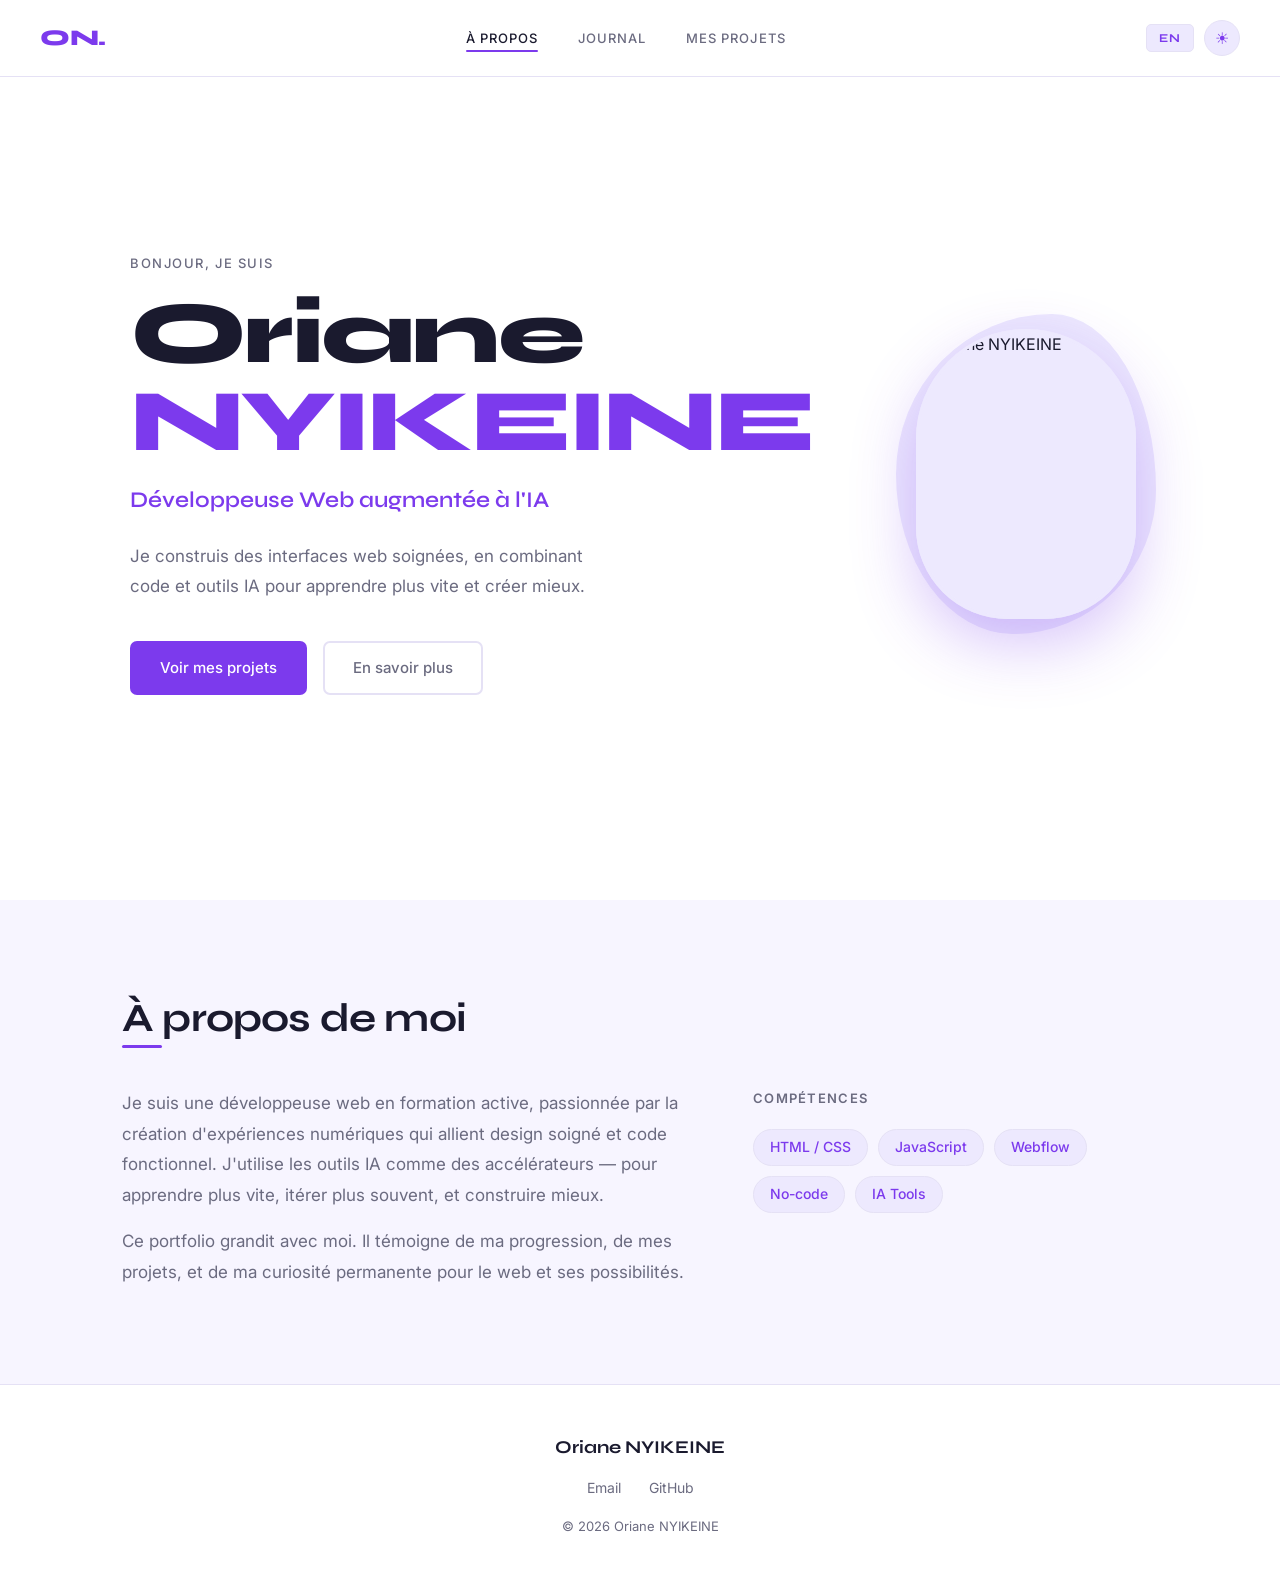
==== index.html @ 3f0f12bd "Initial commit — portfolio Oriane NYIKEINE v1 Portfolio HTML/CSS/JS : page à propos, projets, journa" ====
<!DOCTYPE html>
<html lang="fr" data-theme="light" data-lang="fr">
<head>
  <meta charset="UTF-8">
  <meta name="viewport" content="width=device-width, initial-scale=1.0">
  <title>Oriane NYIKEINE — Développeuse Web</title>
  <link rel="stylesheet" href="style.css">
</head>
<body>

  <!-- ===== NAVIGATION ===== -->
  <nav class="nav">
    <a href="index.html" class="nav-logo">ON.</a>

    <ul class="nav-links">
      <li>
        <a href="index.html" class="nav-link active">
          <span class="lang-fr">À propos</span>
          <span class="lang-en">About</span>
        </a>
      </li>
      <li>
        <a href="journal.html" class="nav-link">
          <span class="lang-fr">Journal</span>
          <span class="lang-en">Journal</span>
        </a>
      </li>
      <li>
        <a href="work.html" class="nav-link">
          <span class="lang-fr">Mes projets</span>
          <span class="lang-en">My Work</span>
        </a>
      </li>
    </ul>

    <div class="nav-controls">
      <button class="btn-lang" id="langToggle" aria-label="Changer la langue">EN</button>
      <button class="btn-theme" id="themeToggle" aria-label="Changer le thème">
        <span class="icon-sun">☀</span>
        <span class="icon-moon">☽</span>
      </button>
    </div>
  </nav>

  <!-- ===== HERO ===== -->
  <section class="hero">
    <div class="hero-content">
      <p class="hero-eyebrow">
        <span class="lang-fr">Bonjour, je suis</span>
        <span class="lang-en">Hello, I'm</span>
      </p>

      <h1 class="hero-name">Oriane <span class="accent">NYIKEINE</span></h1>

      <p class="hero-title">
        <span class="lang-fr">Développeuse Web augmentée à l'IA</span>
        <span class="lang-en">AI-augmented Web Developer</span>
      </p>

      <p class="hero-desc">
        <span class="lang-fr">Je construis des interfaces web soignées, en combinant code et outils IA pour apprendre plus vite et créer mieux.</span>
        <span class="lang-en">I build refined web interfaces, combining code and AI tools to learn faster and build better.</span>
      </p>

      <div class="hero-cta">
        <a href="work.html" class="btn btn-primary">
          <span class="lang-fr">Voir mes projets</span>
          <span class="lang-en">See my work</span>
        </a>
        <a href="#about" class="btn btn-ghost">
          <span class="lang-fr">En savoir plus</span>
          <span class="lang-en">Learn more</span>
        </a>
      </div>
    </div>

    <div class="hero-visual">
      <div class="hero-blob"></div>
      <div class="hero-photo-frame">
        <img src="photo.jpg" alt="Oriane NYIKEINE" class="hero-photo">
      </div>
    </div>
  </section>

  <!-- ===== SECTION À PROPOS ===== -->
  <section class="about" id="about">
    <div class="container">
      <h2 class="section-title">
        <span class="lang-fr">À propos de moi</span>
        <span class="lang-en">About Me</span>
      </h2>

      <div class="about-grid">
        <div class="about-text">
          <p>
            <span class="lang-fr">Je suis une développeuse web en formation active, passionnée par la création d'expériences numériques qui allient design soigné et code fonctionnel. J'utilise les outils IA comme des accélérateurs — pour apprendre plus vite, itérer plus souvent, et construire mieux.</span>
            <span class="lang-en">I'm an actively learning web developer, passionate about building digital experiences that blend thoughtful design with functional code. I use AI tools as accelerators — to learn faster, iterate more, and build better.</span>
          </p>
          <p>
            <span class="lang-fr">Ce portfolio grandit avec moi. Il témoigne de ma progression, de mes projets, et de ma curiosité permanente pour le web et ses possibilités.</span>
            <span class="lang-en">This portfolio grows with me. It reflects my progress, my projects, and my ongoing curiosity for the web and its possibilities.</span>
          </p>
        </div>

        <div class="about-skills">
          <p class="skills-label">
            <span class="lang-fr">Compétences</span>
            <span class="lang-en">Skills</span>
          </p>
          <div class="skills-grid">
            <span class="skill-tag">HTML / CSS</span>
            <span class="skill-tag">JavaScript</span>
            <span class="skill-tag">Webflow</span>
            <span class="skill-tag">No-code</span>
            <span class="skill-tag">IA Tools</span>
          </div>
        </div>
      </div>
    </div>
  </section>

  <!-- ===== FOOTER ===== -->
  <footer class="footer">
    <div class="container">
      <p class="footer-name">Oriane NYIKEINE</p>
      <div class="footer-links">
        <a href="mailto:nyikeineoriane@gmail.com" class="footer-link">Email</a>
        <a href="#" class="footer-link" title="GitHub — bientôt disponible">GitHub</a>
      </div>
      <p class="footer-copy">© 2026 Oriane NYIKEINE</p>
    </div>
  </footer>

  <script src="script.js"></script>
</body>
</html>
---- style.css ----
@import url('https://fonts.googleapis.com/css2?family=Syne:wght@400;600;700;800&family=Inter:wght@300;400;500&display=swap');

/* ===== VARIABLES ===== */
:root {
  --bg:           #ffffff;
  --bg-alt:       #f7f5ff;
  --text:         #1a1a2e;
  --text-muted:   #6b6b80;
  --accent:       #7c3aed;
  --accent-soft:  #ede9fe;
  --border:       #e5e1f5;
  --card-bg:      #ffffff;
  --nav-bg:       rgba(255, 255, 255, 0.85);
  --shadow:       0 4px 32px rgba(124, 58, 237, 0.10);
  --t:            0.3s cubic-bezier(0.4, 0, 0.2, 1);
}

[data-theme="dark"] {
  --bg:           #0d0b17;
  --bg-alt:       #18163a;
  --text:         #ede9fe;
  --text-muted:   #9490b0;
  --accent:       #a78bfa;
  --accent-soft:  #2d2b4e;
  --border:       #2d2b4e;
  --card-bg:      #18163a;
  --nav-bg:       rgba(13, 11, 23, 0.9);
  --shadow:       0 4px 32px rgba(167, 139, 250, 0.10);
}

/* ===== RESET ===== */
*, *::before, *::after { box-sizing: border-box; margin: 0; padding: 0; }

html { scroll-behavior: smooth; }

body {
  font-family: 'Inter', sans-serif;
  background-color: var(--bg);
  color: var(--text);
  line-height: 1.6;
  transition: background-color var(--t), color var(--t);
  min-height: 100vh;
  display: flex;
  flex-direction: column;
}

h1, h2, h3, h4 {
  font-family: 'Syne', sans-serif;
  font-weight: 700;
  line-height: 1.1;
}

a { color: inherit; text-decoration: none; }

/* ===== BILINGUISME ===== */
[data-lang="en"] .lang-fr { display: none; }
[data-lang="fr"] .lang-en { display: none; }

/* ===== UTILITAIRES ===== */
.container {
  max-width: 1100px;
  margin: 0 auto;
  padding: 0 2rem;
}

.accent { color: var(--accent); }

/* ===== NAVIGATION ===== */
.nav {
  position: fixed;
  top: 0; left: 0; right: 0;
  z-index: 100;
  display: flex;
  align-items: center;
  justify-content: space-between;
  padding: 1.25rem 2.5rem;
  background: var(--nav-bg);
  backdrop-filter: blur(14px);
  -webkit-backdrop-filter: blur(14px);
  border-bottom: 1px solid var(--border);
  transition: background var(--t), border-color var(--t);
}

.nav-logo {
  font-family: 'Syne', sans-serif;
  font-weight: 800;
  font-size: 1.4rem;
  color: var(--accent);
  letter-spacing: -0.02em;
  transition: opacity var(--t);
}
.nav-logo:hover { opacity: 0.75; }

.nav-links {
  display: flex;
  gap: 2.5rem;
  list-style: none;
}

.nav-link {
  font-size: 0.8125rem;
  font-weight: 500;
  color: var(--text-muted);
  letter-spacing: 0.08em;
  text-transform: uppercase;
  transition: color var(--t);
  position: relative;
  padding-bottom: 2px;
}

.nav-link::after {
  content: '';
  position: absolute;
  bottom: -4px; left: 0;
  width: 0; height: 2px;
  background: var(--accent);
  transition: width var(--t);
  border-radius: 2px;
}

.nav-link:hover,
.nav-link.active { color: var(--text); }

.nav-link:hover::after,
.nav-link.active::after { width: 100%; }

.nav-controls {
  display: flex;
  align-items: center;
  gap: 0.625rem;
}

.btn-lang {
  font-family: 'Syne', sans-serif;
  font-size: 0.75rem;
  font-weight: 700;
  letter-spacing: 0.1em;
  background: var(--accent-soft);
  color: var(--accent);
  border: 1px solid var(--border);
  border-radius: 5px;
  padding: 0.35rem 0.75rem;
  cursor: pointer;
  transition: all var(--t);
}
.btn-lang:hover { background: var(--accent); color: white; border-color: var(--accent); }

.btn-theme {
  background: var(--accent-soft);
  border: 1px solid var(--border);
  border-radius: 50%;
  width: 36px; height: 36px;
  cursor: pointer;
  display: flex;
  align-items: center;
  justify-content: center;
  font-size: 1rem;
  transition: all var(--t);
  color: var(--accent);
}
.btn-theme:hover { background: var(--accent); color: white; border-color: var(--accent); }

[data-theme="light"] .icon-moon { display: none; }
[data-theme="dark"]  .icon-sun  { display: none; }

/* ===== HERO ===== */
.hero {
  min-height: 100vh;
  display: flex;
  align-items: center;
  gap: 4rem;
  padding: 7rem 2.5rem 4rem;
  max-width: 1100px;
  margin: 0 auto;
  width: 100%;
}

.hero-content { flex: 1; }

.hero-eyebrow {
  font-size: 0.8125rem;
  font-weight: 500;
  color: var(--text-muted);
  letter-spacing: 0.12em;
  text-transform: uppercase;
  margin-bottom: 1rem;
}

.hero-name {
  font-size: clamp(3rem, 7vw, 5.5rem);
  font-weight: 800;
  letter-spacing: -0.03em;
  line-height: 1;
  margin-bottom: 1rem;
}

.hero-title {
  font-family: 'Syne', sans-serif;
  font-size: clamp(1.1rem, 2.5vw, 1.4rem);
  font-weight: 600;
  color: var(--accent);
  margin-bottom: 1.5rem;
}

.hero-desc {
  font-size: 1.0625rem;
  color: var(--text-muted);
  line-height: 1.75;
  max-width: 460px;
  margin-bottom: 2.5rem;
}

.hero-cta {
  display: flex;
  gap: 1rem;
  flex-wrap: wrap;
}

/* Boutons */
.btn {
  display: inline-flex;
  align-items: center;
  padding: 0.8rem 1.75rem;
  border-radius: 7px;
  font-family: 'Inter', sans-serif;
  font-size: 0.9375rem;
  font-weight: 500;
  cursor: pointer;
  transition: all var(--t);
  border: 2px solid transparent;
}

.btn-primary { background: var(--accent); color: white; }
.btn-primary:hover { background: transparent; border-color: var(--accent); color: var(--accent); }

.btn-ghost { background: transparent; border-color: var(--border); color: var(--text-muted); }
.btn-ghost:hover { border-color: var(--accent); color: var(--accent); }

/* Visuel hero */
.hero-visual {
  flex: 0 0 300px;
  position: relative;
  display: flex;
  align-items: center;
  justify-content: center;
  height: 360px;
}

.hero-blob {
  position: absolute;
  width: 260px; height: 320px;
  background: var(--accent-soft);
  border-radius: 60% 40% 55% 45% / 50% 55% 45% 50%;
  animation: blobMorph 9s ease-in-out infinite;
  transition: background var(--t);
}

@keyframes blobMorph {
  0%, 100% { border-radius: 60% 40% 55% 45% / 50% 55% 45% 50%; }
  25%       { border-radius: 45% 55% 40% 60% / 55% 45% 55% 45%; }
  50%       { border-radius: 55% 45% 60% 40% / 45% 55% 45% 55%; }
  75%       { border-radius: 40% 60% 45% 55% / 60% 40% 60% 40%; }
}

.hero-photo-frame {
  position: relative;
  width: 220px;
  height: 290px;
  border-radius: 120px 120px 100px 100px;
  overflow: hidden;
  box-shadow: 0 24px 64px rgba(124, 58, 237, 0.30);
  border: 3px solid var(--accent-soft);
  transition: border-color var(--t), box-shadow var(--t);
}

.hero-photo {
  width: 100%;
  height: 100%;
  object-fit: cover;
  object-position: center top;
  display: block;
  transition: transform 0.5s cubic-bezier(0.4, 0, 0.2, 1);
}

.hero-photo:hover { transform: scale(1.04); }

/* ===== EN-TÊTE DE PAGE (journal, work) ===== */
.page-header {
  padding: 9rem 0 3.5rem;
  border-bottom: 1px solid var(--border);
  transition: border-color var(--t);
}

.page-header .container { display: flex; flex-direction: column; gap: 0.75rem; }

.page-subtitle {
  font-size: 1.0625rem;
  color: var(--text-muted);
  max-width: 500px;
}

/* ===== TITRE DE SECTION ===== */
.section-title {
  font-size: clamp(1.75rem, 3.5vw, 2.5rem);
  letter-spacing: -0.02em;
  position: relative;
  display: inline-block;
}

.section-title::after {
  content: '';
  position: absolute;
  bottom: -8px; left: 0;
  width: 2.5rem; height: 3px;
  background: var(--accent);
  border-radius: 2px;
}

/* ===== SECTION À PROPOS ===== */
.about {
  padding: 6rem 0;
  background: var(--bg-alt);
  transition: background var(--t);
}

.about > .container > .section-title { margin-bottom: 3rem; }

.about-grid {
  display: grid;
  grid-template-columns: 1.4fr 1fr;
  gap: 4rem;
  align-items: start;
}

.about-text p {
  font-size: 1.0625rem;
  line-height: 1.8;
  color: var(--text-muted);
  margin-bottom: 1rem;
}
.about-text p:last-child { margin-bottom: 0; }

.skills-label {
  font-size: 0.8125rem;
  letter-spacing: 0.1em;
  text-transform: uppercase;
  color: var(--text-muted);
  margin-bottom: 1.25rem;
  font-family: 'Inter', sans-serif;
  font-weight: 600;
}

.skills-grid {
  display: flex;
  flex-wrap: wrap;
  gap: 0.625rem;
}

.skill-tag {
  background: var(--accent-soft);
  color: var(--accent);
  border: 1px solid var(--border);
  padding: 0.4rem 1rem;
  border-radius: 100px;
  font-size: 0.875rem;
  font-weight: 500;
  transition: all var(--t);
}
.skill-tag:hover { background: var(--accent); color: white; border-color: var(--accent); }

/* ===== JOURNAL — GRILLE D'ARTICLES ===== */
.journal-main {
  padding: 3.5rem 0 6rem;
  flex: 1;
}

.journal-grid {
  display: grid;
  grid-template-columns: repeat(auto-fill, minmax(300px, 1fr));
  gap: 1.75rem;
}

.article-card {
  background: var(--card-bg);
  border: 1px solid var(--border);
  border-radius: 14px;
  padding: 1.75rem;
  transition: all var(--t);
  cursor: pointer;
  display: flex;
  flex-direction: column;
}
.article-card:hover {
  border-color: var(--accent);
  transform: translateY(-5px);
  box-shadow: var(--shadow);
}

.article-date {
  font-size: 0.8125rem;
  color: var(--text-muted);
  letter-spacing: 0.06em;
  text-transform: uppercase;
  margin-bottom: 0.75rem;
}

.article-title {
  font-size: 1.25rem;
  font-family: 'Syne', sans-serif;
  font-weight: 700;
  margin-bottom: 0.75rem;
  line-height: 1.3;
}

.article-excerpt {
  font-size: 0.9375rem;
  color: var(--text-muted);
  line-height: 1.65;
  flex: 1;
  margin-bottom: 1.25rem;
}

.article-tag {
  display: inline-block;
  font-size: 0.8125rem;
  font-weight: 500;
  color: var(--accent);
  background: var(--accent-soft);
  padding: 0.25rem 0.75rem;
  border-radius: 100px;
  align-self: flex-start;
}

/* ===== MY WORK — GRILLE DE PROJETS ===== */
.work-main {
  padding: 3.5rem 0 6rem;
  flex: 1;
}

.work-grid {
  display: grid;
  grid-template-columns: repeat(auto-fill, minmax(300px, 1fr));
  gap: 1.75rem;
}

.project-card {
  background: var(--card-bg);
  border: 1px solid var(--border);
  border-radius: 14px;
  overflow: hidden;
  transition: all var(--t);
  display: flex;
  flex-direction: column;
}
.project-card:hover {
  border-color: var(--accent);
  transform: translateY(-5px);
  box-shadow: var(--shadow);
}

.project-thumb {
  height: 190px;
  background: var(--bg-alt);
  display: flex;
  align-items: center;
  justify-content: center;
  position: relative;
  overflow: hidden;
  transition: background var(--t);
}

.project-thumb-inner {
  display: flex;
  flex-direction: column;
  align-items: center;
  gap: 0.5rem;
}

.project-thumb-label {
  font-family: 'Syne', sans-serif;
  font-weight: 700;
  font-size: 0.875rem;
  color: var(--text-muted);
  letter-spacing: 0.08em;
  text-transform: uppercase;
}

.project-thumb-num {
  font-family: 'Syne', sans-serif;
  font-size: 3rem;
  font-weight: 800;
  color: var(--border);
  line-height: 1;
  transition: color var(--t);
}

.project-card:hover .project-thumb-num { color: var(--accent-soft); }

.project-body {
  padding: 1.5rem;
  flex: 1;
  display: flex;
  flex-direction: column;
}

.project-title {
  font-size: 1.25rem;
  font-family: 'Syne', sans-serif;
  font-weight: 700;
  margin-bottom: 0.5rem;
}

.project-desc {
  font-size: 0.9375rem;
  color: var(--text-muted);
  line-height: 1.65;
  flex: 1;
  margin-bottom: 1.25rem;
}

.project-tags {
  display: flex;
  flex-wrap: wrap;
  gap: 0.5rem;
  margin-bottom: 1.25rem;
}

.project-tag {
  font-size: 0.8125rem;
  font-weight: 500;
  color: var(--accent);
  background: var(--accent-soft);
  padding: 0.2rem 0.65rem;
  border-radius: 5px;
}

.project-links {
  display: flex;
  gap: 0.75rem;
  margin-top: auto;
}

.project-link {
  font-size: 0.875rem;
  font-weight: 500;
  color: var(--text-muted);
  border: 1px solid var(--border);
  padding: 0.375rem 0.875rem;
  border-radius: 5px;
  transition: all var(--t);
}
.project-link:hover { color: var(--accent); border-color: var(--accent); }
.project-link.disabled { opacity: 0.4; pointer-events: none; cursor: not-allowed; }

/* ===== FOOTER ===== */
.footer {
  padding: 3rem 0;
  border-top: 1px solid var(--border);
  transition: border-color var(--t);
}

.footer .container {
  display: flex;
  flex-direction: column;
  align-items: center;
  gap: 1rem;
  text-align: center;
}

.footer-name {
  font-family: 'Syne', sans-serif;
  font-weight: 700;
  font-size: 1.125rem;
}

.footer-links { display: flex; gap: 1.75rem; }

.footer-link {
  font-size: 0.875rem;
  color: var(--text-muted);
  transition: color var(--t);
  position: relative;
}
.footer-link::after {
  content: '';
  position: absolute;
  bottom: -2px; left: 0;
  width: 0; height: 1px;
  background: var(--accent);
  transition: width var(--t);
}
.footer-link:hover { color: var(--accent); }
.footer-link:hover::after { width: 100%; }

.footer-copy {
  font-size: 0.8125rem;
  color: var(--text-muted);
}

/* ===== RESPONSIVE ===== */
@media (max-width: 768px) {
  .nav { padding: 1rem 1.5rem; }
  .nav-links { display: none; }

  .hero {
    flex-direction: column-reverse;
    padding: 6rem 1.5rem 3rem;
    text-align: center;
    gap: 2rem;
    min-height: auto;
    padding-top: 7rem;
  }

  .hero-desc { margin: 0 auto 2.5rem; }
  .hero-cta { justify-content: center; }

  .hero-visual       { flex: 0 0 180px; height: 240px; }
  .hero-blob         { width: 180px; height: 220px; }
  .hero-photo-frame  { width: 160px; height: 210px; }

  .about-grid { grid-template-columns: 1fr; gap: 2.5rem; }
  .container  { padding: 0 1.25rem; }
}

@media (max-width: 480px) {
  .hero-name { font-size: 2.75rem; }
}
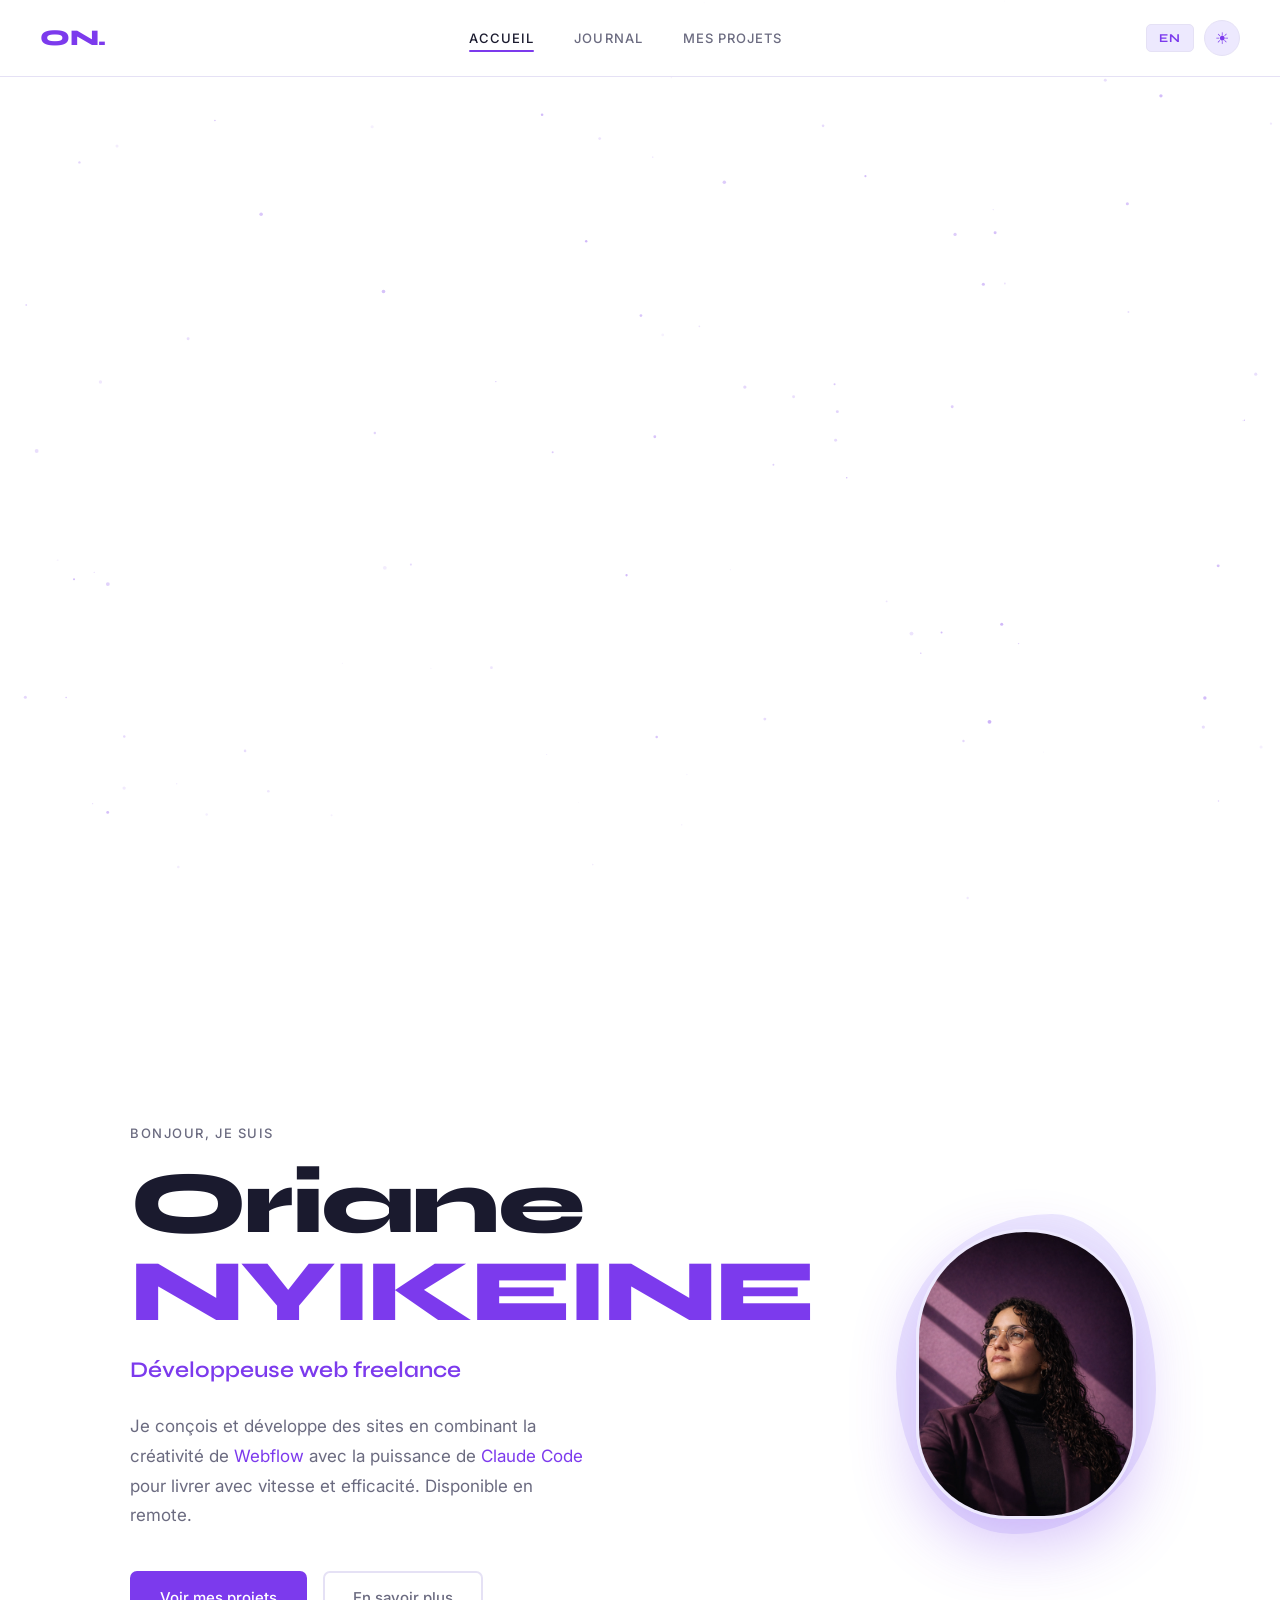
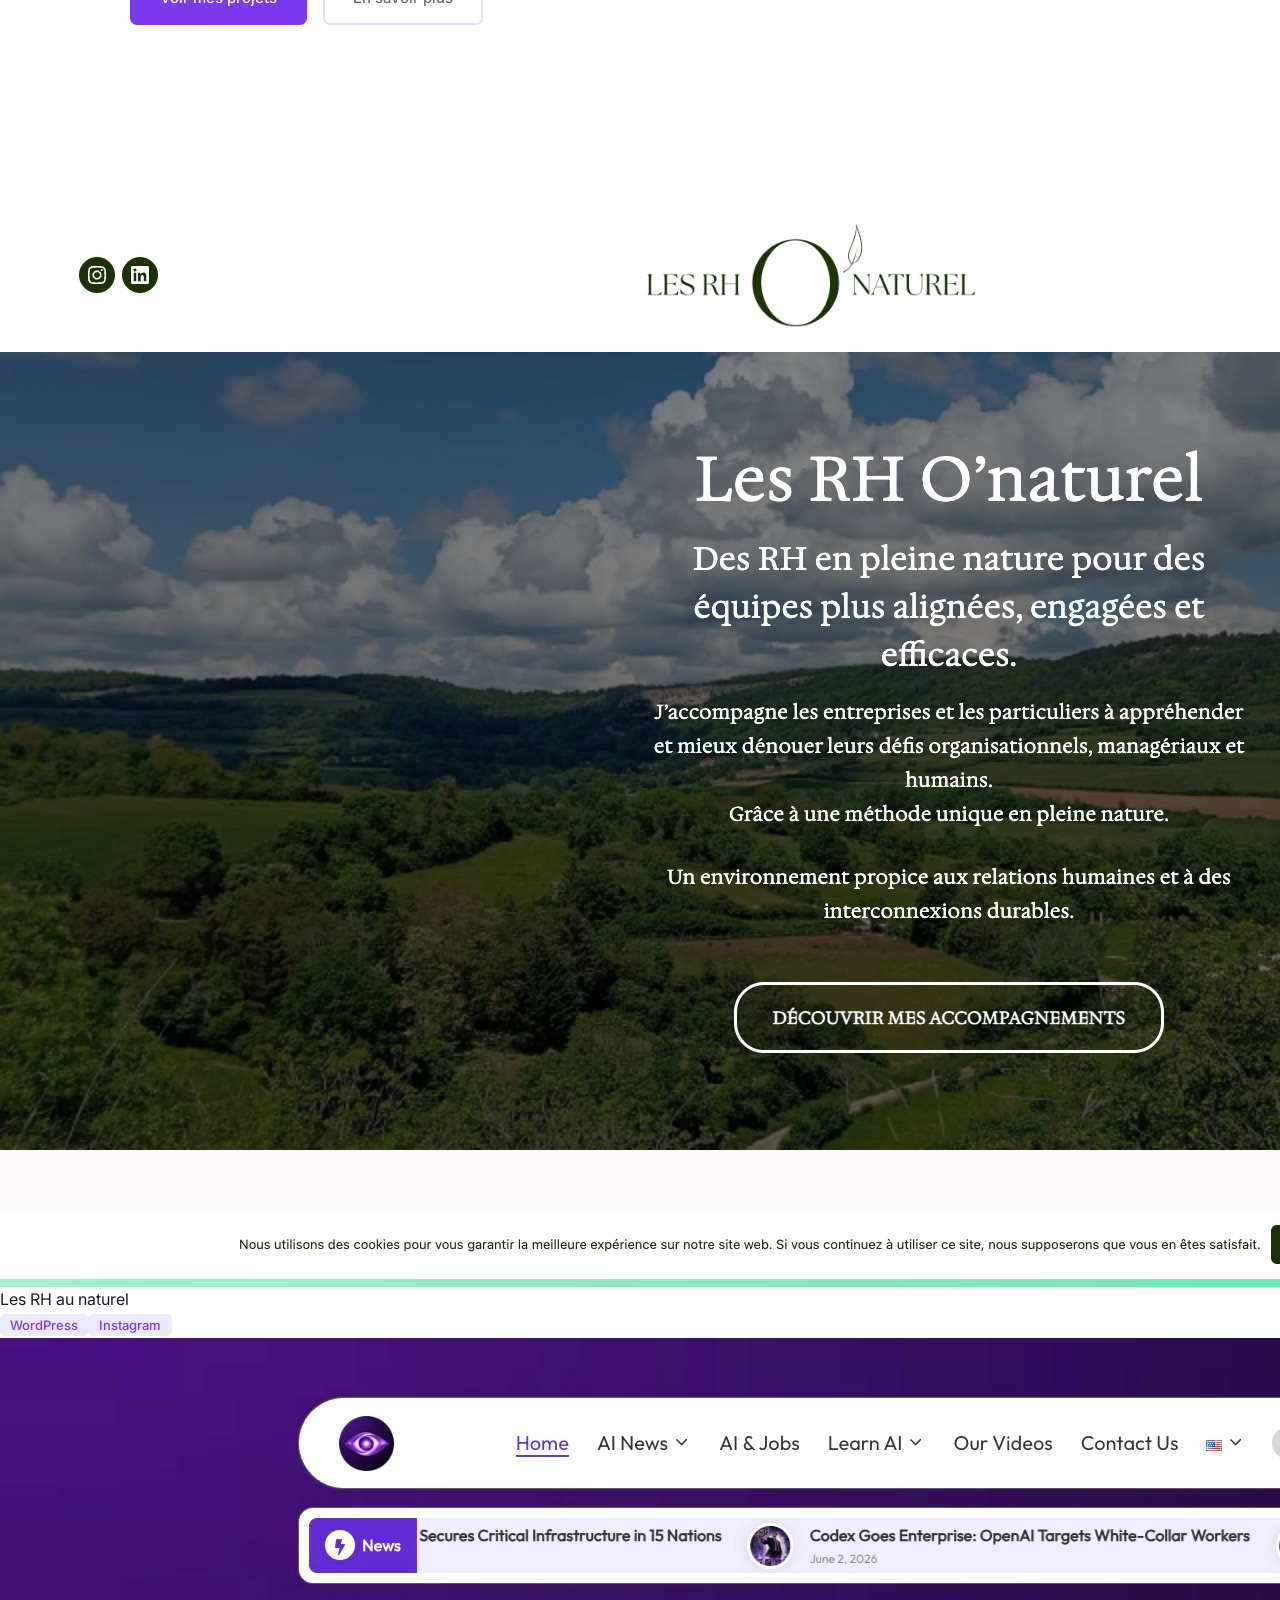
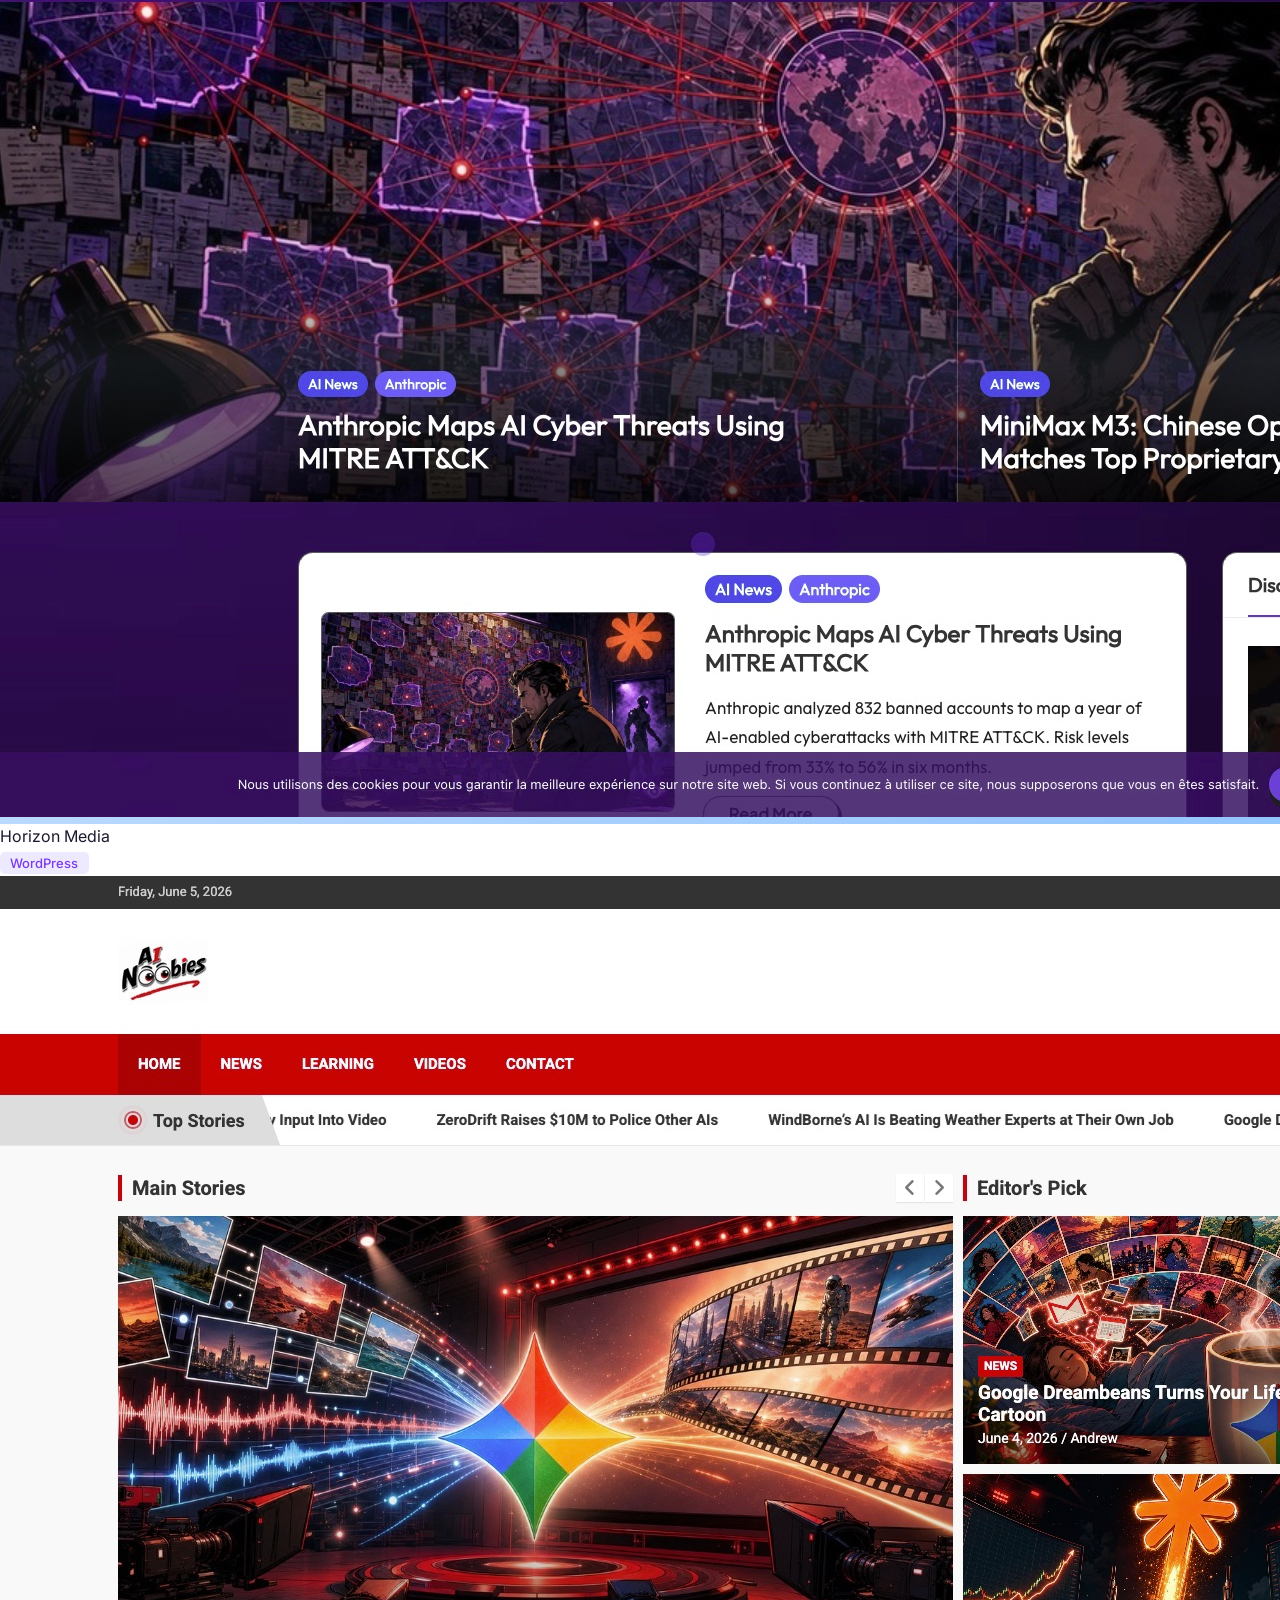
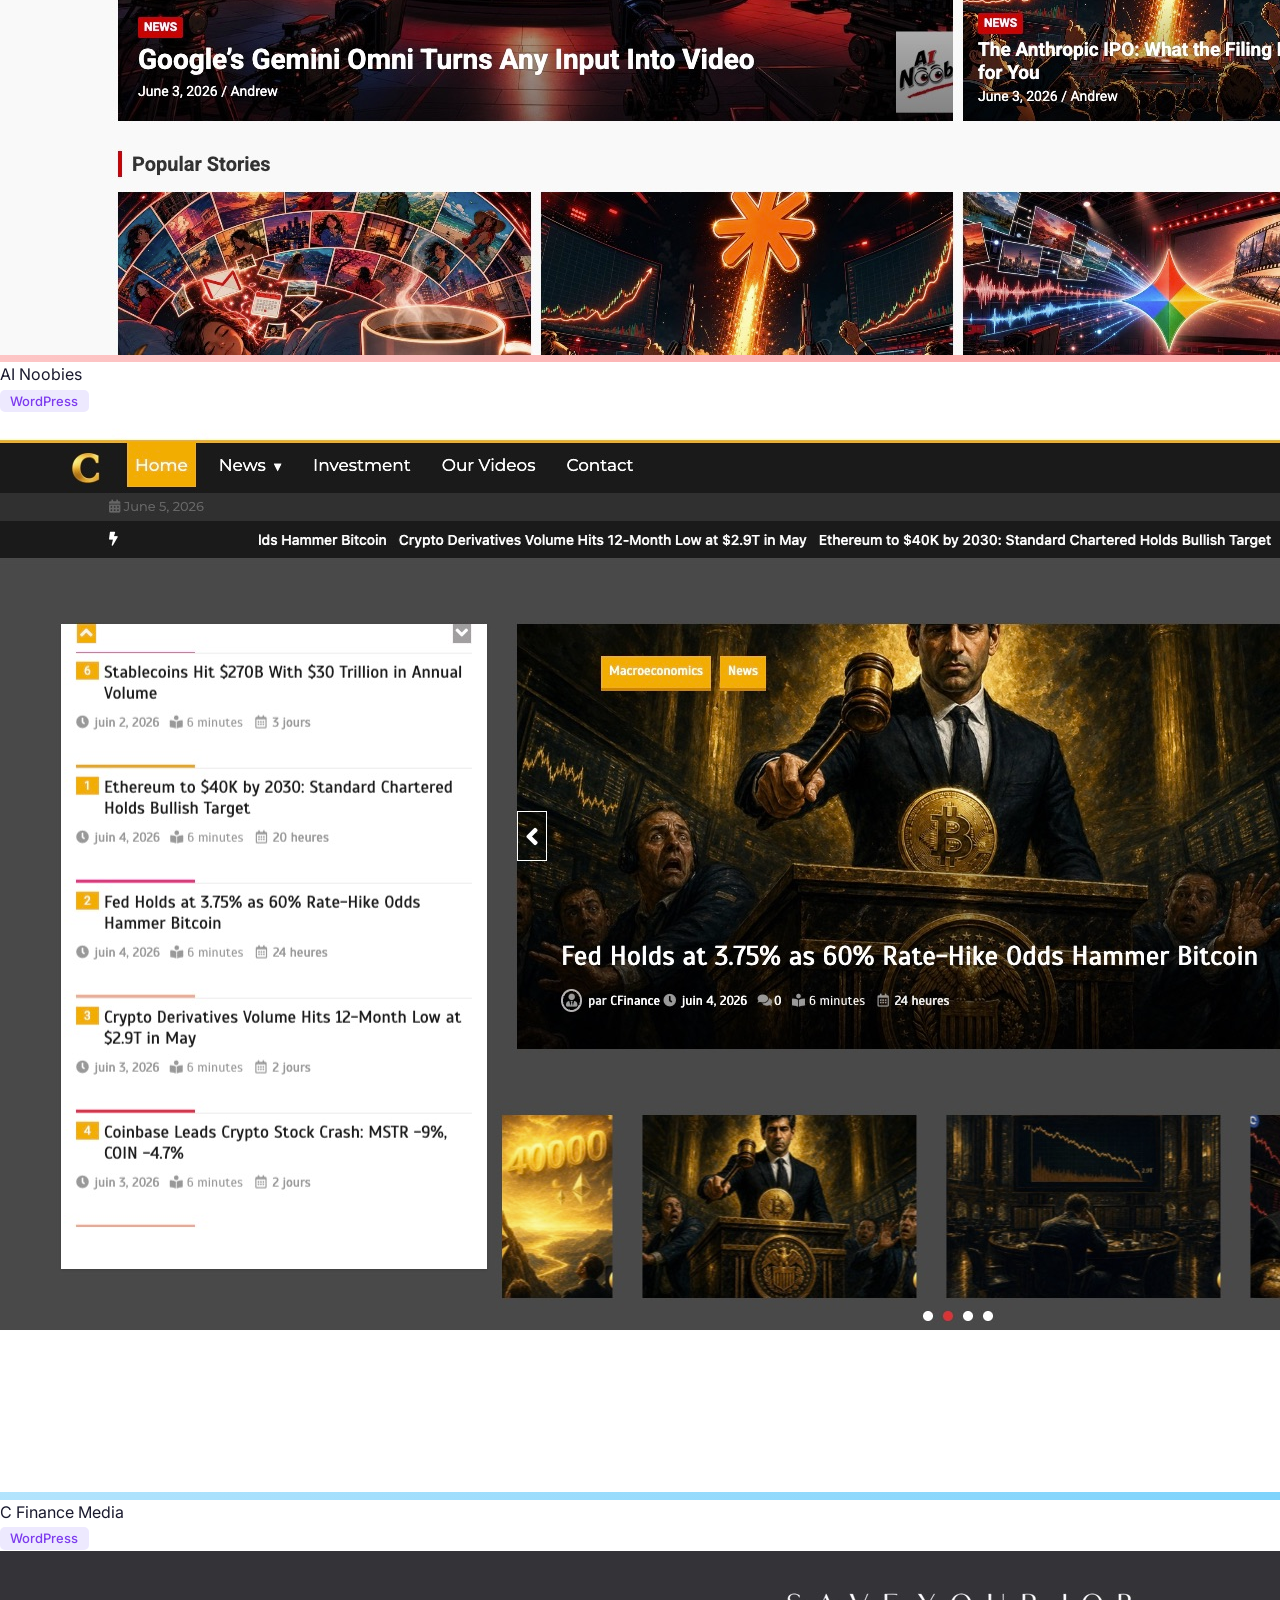
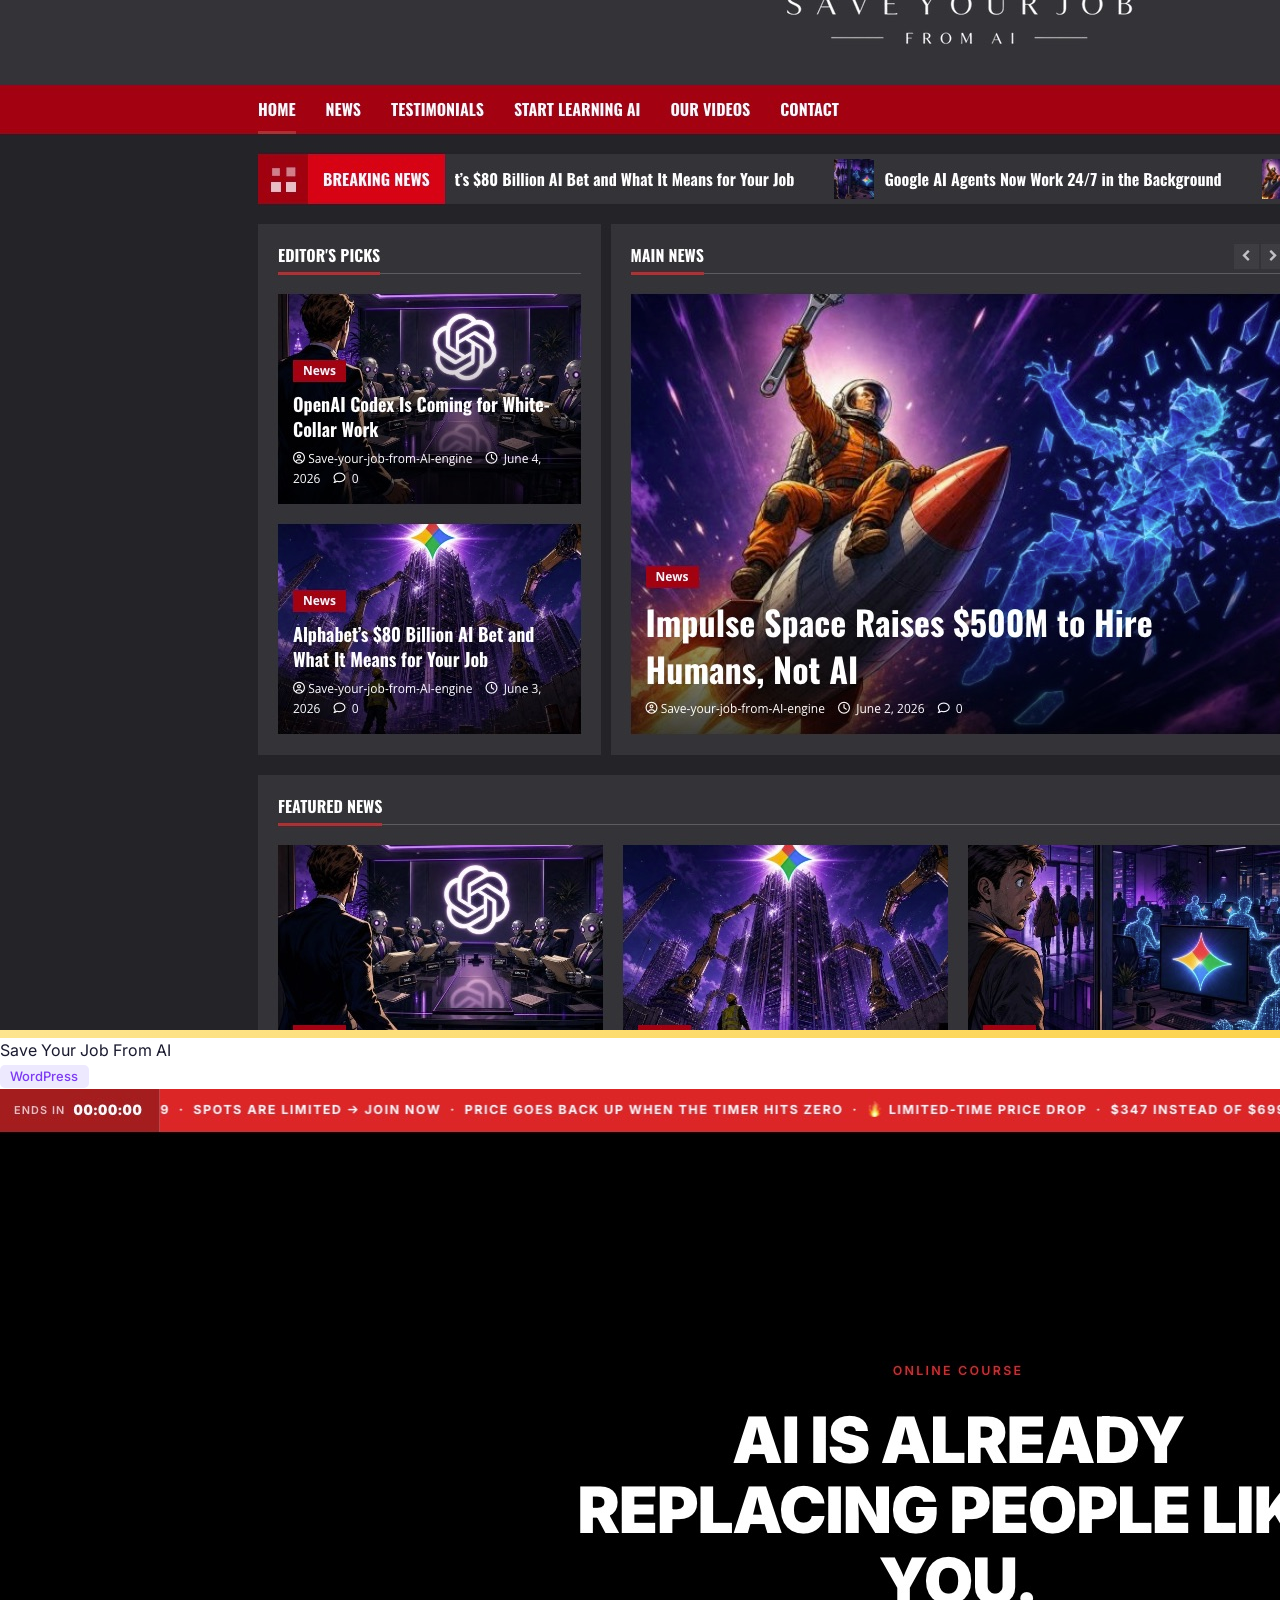
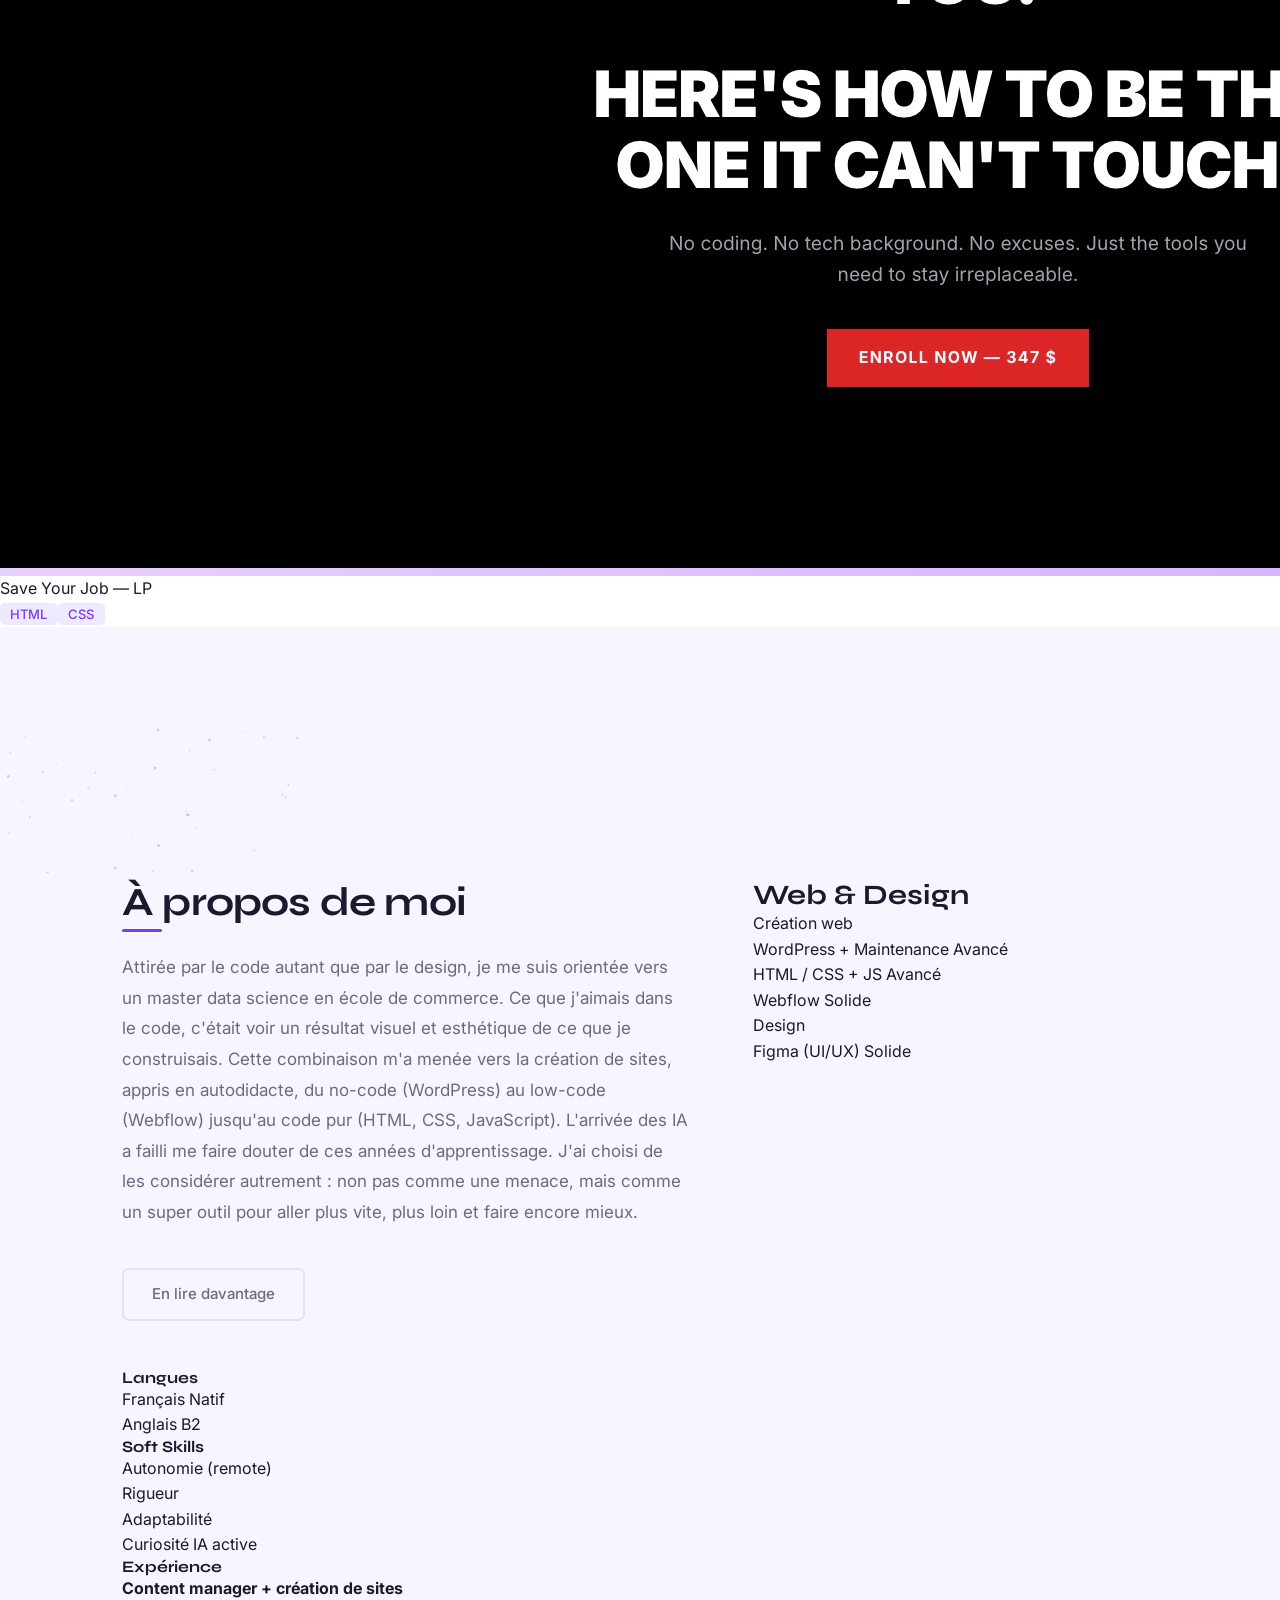
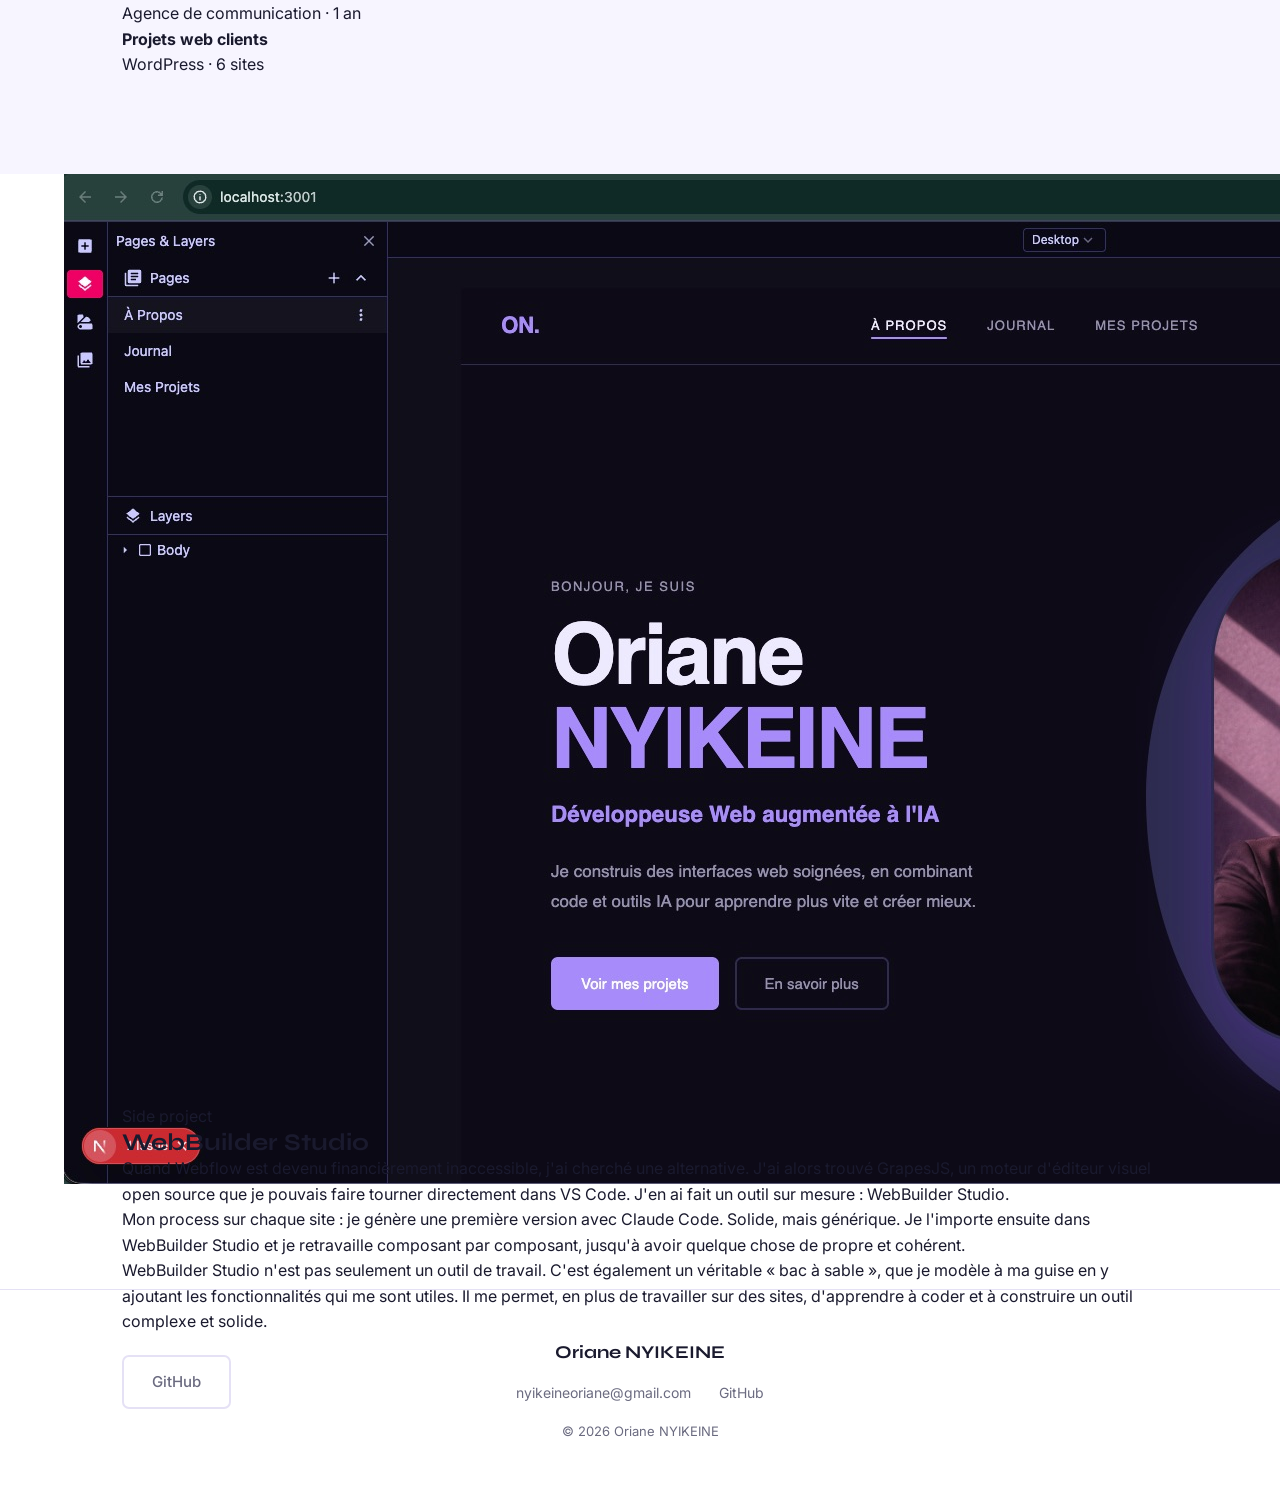
==== commit c80cf08a: "Mise à jour portfolio — pages, images, fichiers webbuilder - Ajout .gitignore (exclut les pages priv" ====
--- a/index.html
+++ b/index.html
@@ -7,6 +7,7 @@
   <link rel="stylesheet" href="style.css">
 </head>
 <body>
+<canvas id="bg-canvas"></canvas>
 
   <!-- ===== NAVIGATION ===== -->
   <nav class="nav">
@@ -15,8 +16,8 @@
     <ul class="nav-links">
       <li>
         <a href="index.html" class="nav-link active">
-          <span class="lang-fr">À propos</span>
-          <span class="lang-en">About</span>
+          <span class="lang-fr">Accueil</span>
+          <span class="lang-en">Home</span>
         </a>
       </li>
       <li>
@@ -53,13 +54,13 @@
       <h1 class="hero-name">Oriane <span class="accent">NYIKEINE</span></h1>
 
       <p class="hero-title">
-        <span class="lang-fr">Développeuse Web augmentée à l'IA</span>
-        <span class="lang-en">AI-augmented Web Developer</span>
+        <span class="lang-fr">Développeuse web freelance</span>
+        <span class="lang-en">Freelance web developer</span>
       </p>
 
       <p class="hero-desc">
-        <span class="lang-fr">Je construis des interfaces web soignées, en combinant code et outils IA pour apprendre plus vite et créer mieux.</span>
-        <span class="lang-en">I build refined web interfaces, combining code and AI tools to learn faster and build better.</span>
+        <span class="lang-fr">Je conçois et développe des sites en combinant la créativité de <span class="accent">Webflow</span> avec la puissance de <span class="accent">Claude Code</span> pour livrer avec vitesse et efficacité. Disponible en remote.</span>
+        <span class="lang-en">I design and build websites by combining the creativity of <span class="accent">Webflow</span> with the power of <span class="accent">Claude Code</span> to deliver with speed and efficiency. Available remote.</span>
       </p>
 
       <div class="hero-cta">
@@ -77,44 +78,221 @@
     <div class="hero-visual">
       <div class="hero-blob"></div>
       <div class="hero-photo-frame">
-        <img src="photo.jpg" alt="Oriane NYIKEINE" class="hero-photo">
+        <img src="photo.jpeg" alt="Oriane NYIKEINE" class="hero-photo">
+      </div>
+    </div>
+  </section>
+
+  <!-- ===== SCROLL PROJETS ===== -->
+  <section class="hscroll-section">
+    <div class="hscroll-track-wrap" id="hscrollWrap">
+      <div class="hscroll-track" id="hscrollTrack">
+
+        <a href="work.html#les-rh-au-naturel" class="hscroll-card">
+          <div class="hscroll-img" style="background:linear-gradient(135deg,#d1fae5,#6ee7b7)">
+            <img src="thumb-rh.jpeg" alt="Les RH au naturel" onerror="this.style.display='none'">
+          </div>
+          <div class="hscroll-label">
+            <p>Les RH au naturel</p>
+            <div class="hscroll-tags"><span class="project-tag">WordPress</span><span class="project-tag">Instagram</span></div>
+          </div>
+        </a>
+
+        <a href="work.html#horizon-media" class="hscroll-card">
+          <div class="hscroll-img" style="background:linear-gradient(135deg,#dbeafe,#93c5fd)">
+            <img src="thumb-horizon.jpeg" alt="Horizon Media" onerror="this.style.display='none'">
+          </div>
+          <div class="hscroll-label">
+            <p>Horizon Media</p>
+            <div class="hscroll-tags"><span class="project-tag">WordPress</span></div>
+          </div>
+        </a>
+
+        <a href="work.html#ai-noobies" class="hscroll-card">
+          <div class="hscroll-img" style="background:linear-gradient(135deg,#fee2e2,#fca5a5)">
+            <img src="thumb-noobies.jpeg" alt="AI Noobies" onerror="this.style.display='none'">
+          </div>
+          <div class="hscroll-label">
+            <p>AI Noobies</p>
+            <div class="hscroll-tags"><span class="project-tag">WordPress</span></div>
+          </div>
+        </a>
+
+        <a href="work.html#cfinance" class="hscroll-card">
+          <div class="hscroll-img" style="background:linear-gradient(135deg,#e0f2fe,#7dd3fc)">
+            <img src="thumb-cfinance.jpeg" alt="C Finance Media" onerror="this.style.display='none'">
+          </div>
+          <div class="hscroll-label">
+            <p>C Finance Media</p>
+            <div class="hscroll-tags"><span class="project-tag">WordPress</span></div>
+          </div>
+        </a>
+
+        <a href="work.html#save-your-job" class="hscroll-card">
+          <div class="hscroll-img" style="background:linear-gradient(135deg,#fef3c7,#fcd34d)">
+            <img src="thumb-syjai.jpeg" alt="Save Your Job From AI" onerror="this.style.display='none'">
+          </div>
+          <div class="hscroll-label">
+            <p>Save Your Job From AI</p>
+            <div class="hscroll-tags"><span class="project-tag">WordPress</span></div>
+          </div>
+        </a>
+
+        <a href="work.html#landing-page" class="hscroll-card">
+          <div class="hscroll-img" style="background:linear-gradient(135deg,#f3e8ff,#d8b4fe)">
+            <img src="thumb-landing.jpeg" alt="Save Your Job Landing Page" onerror="this.style.display='none'">
+          </div>
+          <div class="hscroll-label">
+            <p>Save Your Job — LP</p>
+            <div class="hscroll-tags"><span class="project-tag">HTML</span><span class="project-tag">CSS</span></div>
+          </div>
+        </a>
+
       </div>
     </div>
   </section>
 
   <!-- ===== SECTION À PROPOS ===== -->
   <section class="about" id="about">
+    <canvas class="about-canvas" id="aboutCanvas"></canvas>
     <div class="container">
-      <h2 class="section-title">
-        <span class="lang-fr">À propos de moi</span>
-        <span class="lang-en">About Me</span>
-      </h2>
-
+
+      <!-- Ligne 1 : Texte gauche | Skills droite -->
       <div class="about-grid">
+
+        <!-- ── Texte gauche ── -->
         <div class="about-text">
+          <h2 class="section-title" style="margin-bottom:1.75rem">
+            <span class="lang-fr">À propos de moi</span>
+            <span class="lang-en">About Me</span>
+          </h2>
           <p>
-            <span class="lang-fr">Je suis une développeuse web en formation active, passionnée par la création d'expériences numériques qui allient design soigné et code fonctionnel. J'utilise les outils IA comme des accélérateurs — pour apprendre plus vite, itérer plus souvent, et construire mieux.</span>
-            <span class="lang-en">I'm an actively learning web developer, passionate about building digital experiences that blend thoughtful design with functional code. I use AI tools as accelerators — to learn faster, iterate more, and build better.</span>
+            <span class="lang-fr">Attirée par le code autant que par le design, je me suis orientée vers un master data science en école de commerce. Ce que j'aimais dans le code, c'était voir un résultat visuel et esthétique de ce que je construisais. Cette combinaison m'a menée vers la création de sites, appris en autodidacte, du no-code (WordPress) au low-code (Webflow) jusqu'au code pur (HTML, CSS, JavaScript). L'arrivée des IA a failli me faire douter de ces années d'apprentissage. J'ai choisi de les considérer autrement : non pas comme une menace, mais comme un super outil pour aller plus vite, plus loin et faire encore mieux.</span>
+            <span class="lang-en">Drawn to both code and design, I chose a data science master's at business school. What I loved about coding was seeing the visual and aesthetic result of what I was building. That combination led me to web creation, self-taught, from no-code (WordPress) to low-code (Webflow) through to pure code (HTML, CSS, JavaScript). The arrival of AI nearly made me question those years of learning. I chose to see it differently: not as a threat, but as a powerful tool to go faster, further and do even better.</span>
           </p>
-          <p>
-            <span class="lang-fr">Ce portfolio grandit avec moi. Il témoigne de ma progression, de mes projets, et de ma curiosité permanente pour le web et ses possibilités.</span>
-            <span class="lang-en">This portfolio grows with me. It reflects my progress, my projects, and my ongoing curiosity for the web and its possibilities.</span>
-          </p>
-        </div>
-
-        <div class="about-skills">
-          <p class="skills-label">
-            <span class="lang-fr">Compétences</span>
-            <span class="lang-en">Skills</span>
-          </p>
-          <div class="skills-grid">
-            <span class="skill-tag">HTML / CSS</span>
-            <span class="skill-tag">JavaScript</span>
-            <span class="skill-tag">Webflow</span>
-            <span class="skill-tag">No-code</span>
-            <span class="skill-tag">IA Tools</span>
-          </div>
-        </div>
+          <a href="journal.html" class="btn btn-ghost" style="margin-top:1.5rem;display:inline-flex">
+            <span class="lang-fr">En lire davantage</span>
+            <span class="lang-en">Read more</span>
+          </a>
+        </div>
+
+        <!-- ── Skills droite ── -->
+        <div class="about-skills-viz">
+          <div class="skills-piste-header">
+            <h3 class="skills-piste-title" style="font-size:1.75rem">Web &amp; Design</h3>
+          </div>
+
+          <div class="skills-group-label">
+            <span class="lang-fr">Création web</span>
+            <span class="lang-en">Web creation</span>
+          </div>
+
+          <div class="skill-viz-item">
+            <div class="skill-viz-meta">
+              <span class="skill-viz-name">WordPress + Maintenance</span>
+              <span class="skill-viz-level"><span class="lang-fr">Avancé</span><span class="lang-en">Advanced</span></span>
+            </div>
+            <div class="skill-viz-track"><div class="skill-viz-fill" data-width="88"></div></div>
+          </div>
+
+          <div class="skill-viz-item">
+            <div class="skill-viz-meta">
+              <span class="skill-viz-name">HTML / CSS + JS</span>
+              <span class="skill-viz-level"><span class="lang-fr">Avancé</span><span class="lang-en">Advanced</span></span>
+            </div>
+            <div class="skill-viz-track"><div class="skill-viz-fill" data-width="84"></div></div>
+          </div>
+
+          <div class="skill-viz-item">
+            <div class="skill-viz-meta">
+              <span class="skill-viz-name">Webflow</span>
+              <span class="skill-viz-level"><span class="lang-fr">Solide</span><span class="lang-en">Solid</span></span>
+            </div>
+            <div class="skill-viz-track"><div class="skill-viz-fill" data-width="72"></div></div>
+          </div>
+
+          <div class="skills-group-label">Design</div>
+
+          <div class="skill-viz-item">
+            <div class="skill-viz-meta">
+              <span class="skill-viz-name">Figma (UI/UX)</span>
+              <span class="skill-viz-level"><span class="lang-fr">Solide</span><span class="lang-en">Solid</span></span>
+            </div>
+            <div class="skill-viz-track"><div class="skill-viz-fill" data-width="75"></div></div>
+          </div>
+        </div>
+
+      </div>
+
+      <!-- Ligne 2 : 3 cartes pleine largeur -->
+      <div class="skills-bottom-strip" style="margin-top:3rem">
+        <div class="skills-strip-card">
+          <h4><span class="lang-fr">Langues</span><span class="lang-en">Languages</span></h4>
+          <div class="strip-lang-item">
+            <span><span class="lang-fr">Français</span><span class="lang-en">French</span></span>
+            <span class="strip-lang-badge"><span class="lang-fr">Natif</span><span class="lang-en">Native</span></span>
+          </div>
+          <div class="strip-lang-item">
+            <span><span class="lang-fr">Anglais</span><span class="lang-en">English</span></span>
+            <span class="strip-lang-badge">B2</span>
+          </div>
+        </div>
+
+        <div class="skills-strip-card">
+          <h4>Soft Skills</h4>
+          <div class="strip-soft-item"><span class="lang-fr">Autonomie (remote)</span><span class="lang-en">Self-driven (remote)</span></div>
+          <div class="strip-soft-item"><span class="lang-fr">Rigueur</span><span class="lang-en">Attention to detail</span></div>
+          <div class="strip-soft-item"><span class="lang-fr">Adaptabilité</span><span class="lang-en">Adaptability</span></div>
+          <div class="strip-soft-item"><span class="lang-fr">Curiosité IA active</span><span class="lang-en">Active AI curiosity</span></div>
+        </div>
+
+        <div class="skills-strip-card">
+          <h4><span class="lang-fr">Expérience</span><span class="lang-en">Experience</span></h4>
+          <div class="strip-xp-item">
+            <strong><span class="lang-fr">Content manager + création de sites</span><span class="lang-en">Content manager + web creation</span></strong>
+            <div class="strip-xp-sub"><span class="lang-fr">Agence de communication · 1 an</span><span class="lang-en">Communication agency · 1 year</span></div>
+          </div>
+          <div class="strip-xp-item">
+            <strong><span class="lang-fr">Projets web clients</span><span class="lang-en">Client web projects</span></strong>
+            <div class="strip-xp-sub">WordPress · 6 sites</div>
+          </div>
+        </div>
+      </div>
+
+
+    </div>
+  </section>
+
+
+  <!-- ===== WEBBUILDER STUDIO ===== -->
+  <section class="wbs-section" id="wbsSection">
+    <div class="wbs-pin">
+      <div class="container" style="width:100%;max-width:none;padding:0">
+
+        <div class="wbs-visual" id="wbsVisual">
+          <img src="webbuilder-screenshot.jpeg" alt="WebBuilder Studio" class="wbs-screenshot" id="wbsImg">
+        </div>
+
+        <div class="wbs-text" id="wbsText">
+          <div class="container">
+            <span class="wbs-label">Side project</span>
+            <h2 class="wbs-title">WebBuilder Studio</h2>
+            <p>
+              <span class="lang-fr">Quand Webflow est devenu financièrement inaccessible, j'ai cherché une alternative. J'ai alors trouvé GrapesJS, un moteur d'éditeur visuel open source que je pouvais faire tourner directement dans VS Code. J'en ai fait un outil sur mesure : WebBuilder Studio.</span>
+              <span class="lang-en">When Webflow became financially out of reach, I looked for an alternative. I found GrapesJS, an open source visual editor engine I could run directly in VS Code. I turned it into a bespoke tool: WebBuilder Studio.</span>
+            </p>
+            <p>
+              <span class="lang-fr">Mon process sur chaque site : je génère une première version avec Claude Code. Solide, mais générique. Je l'importe ensuite dans WebBuilder Studio et je retravaille composant par composant, jusqu'à avoir quelque chose de propre et cohérent.</span>
+              <span class="lang-en">My process on every site: I generate a first version with Claude Code. Solid, but generic. I then import it into WebBuilder Studio and rework it component by component, until I have something clean and coherent.</span>
+            </p>
+            <p>
+              <span class="lang-fr">WebBuilder Studio n'est pas seulement un outil de travail. C'est également un véritable « bac à sable », que je modèle à ma guise en y ajoutant les fonctionnalités qui me sont utiles. Il me permet, en plus de travailler sur des sites, d'apprendre à coder et à construire un outil complexe et solide.</span>
+              <span class="lang-en">WebBuilder Studio is not only a work tool. It is also a genuine sandbox, which I shape as I please by adding features that are useful to me. Beyond building sites, it allows me to learn to code and to build something complex and solid.</span>
+            </p>
+            <a href="https://github.com/oriane-nyikeine/webbuilder-studio" target="_blank" rel="noopener" class="btn btn-ghost" style="margin-top:1.25rem;display:inline-flex">GitHub</a>
+          </div>
+        </div>
+
       </div>
     </div>
   </section>
@@ -124,8 +302,8 @@
     <div class="container">
       <p class="footer-name">Oriane NYIKEINE</p>
       <div class="footer-links">
-        <a href="mailto:nyikeineoriane@gmail.com" class="footer-link">Email</a>
-        <a href="#" class="footer-link" title="GitHub — bientôt disponible">GitHub</a>
+        <a href="mailto:nyikeineoriane@gmail.com" class="footer-link">nyikeineoriane@gmail.com</a>
+        <a href="https://github.com/oriane-nyikeine" target="_blank" rel="noopener" class="footer-link">GitHub</a>
       </div>
       <p class="footer-copy">© 2026 Oriane NYIKEINE</p>
     </div>
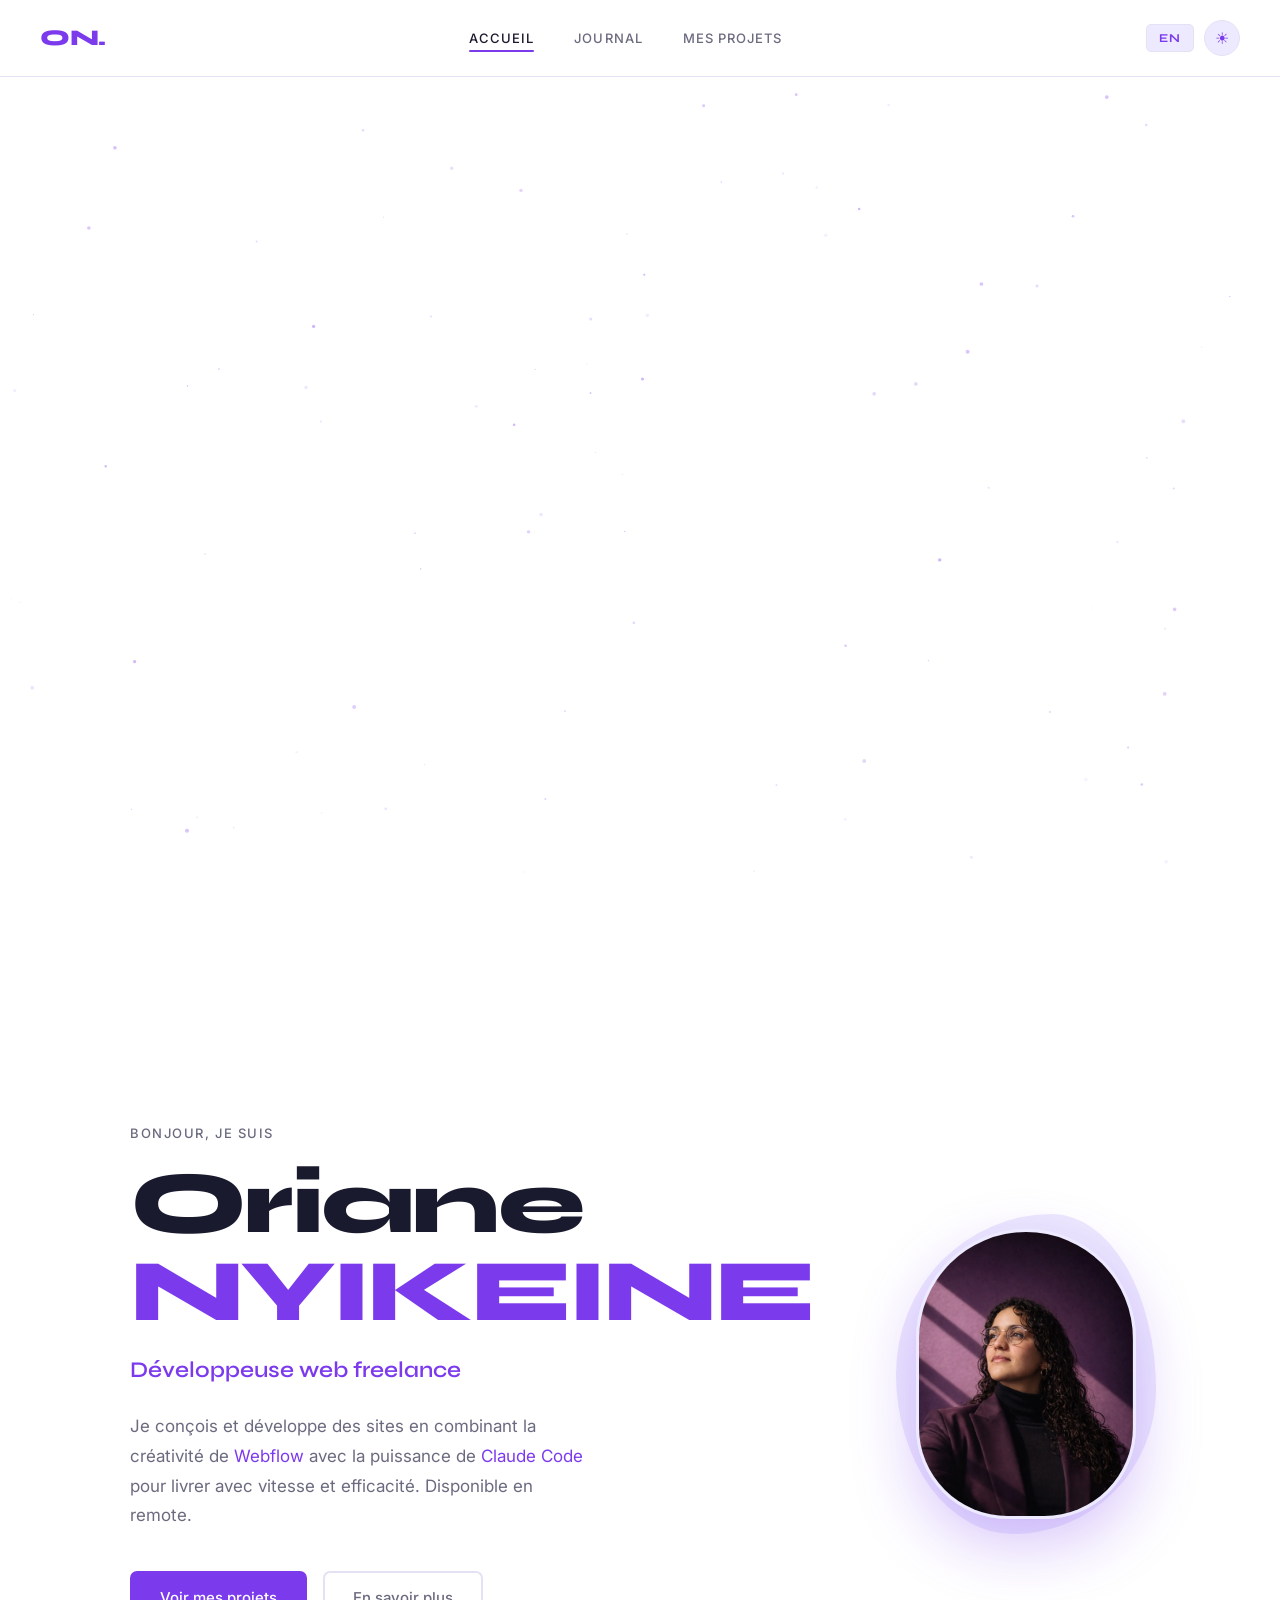
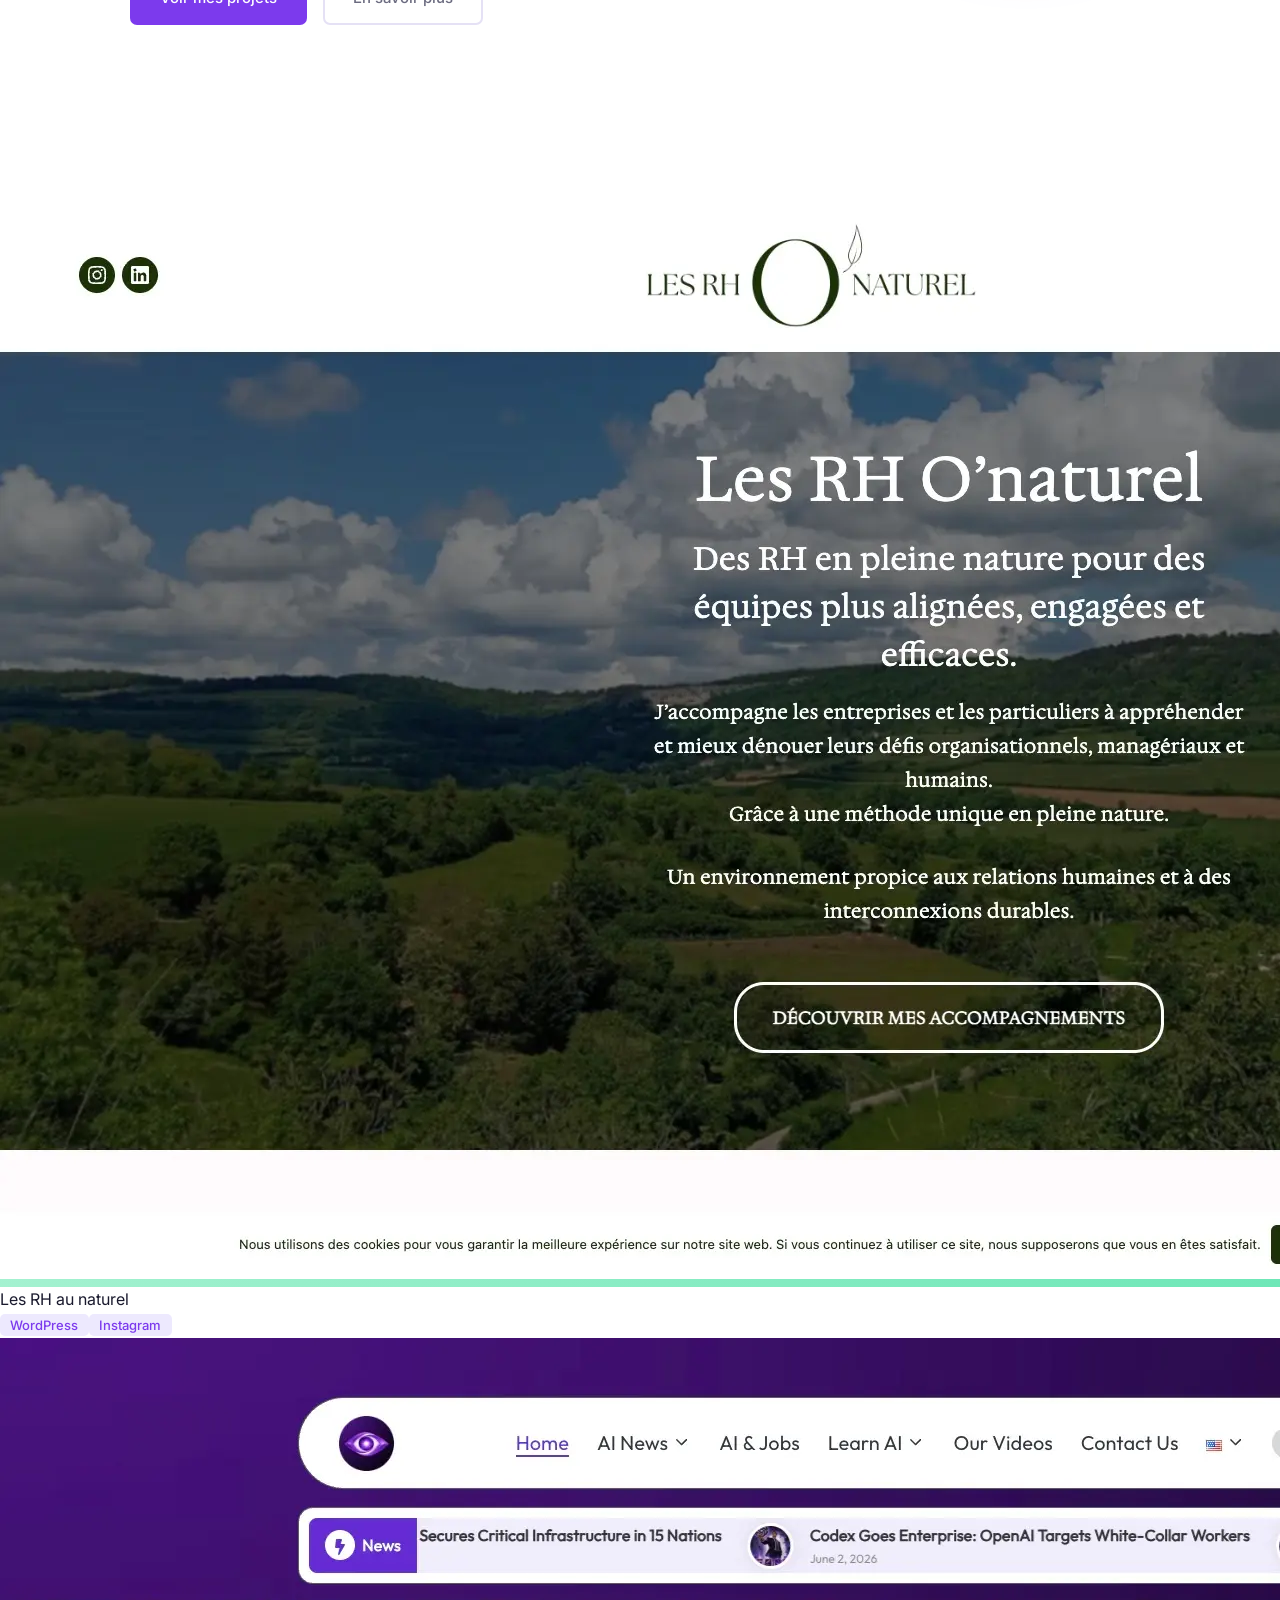
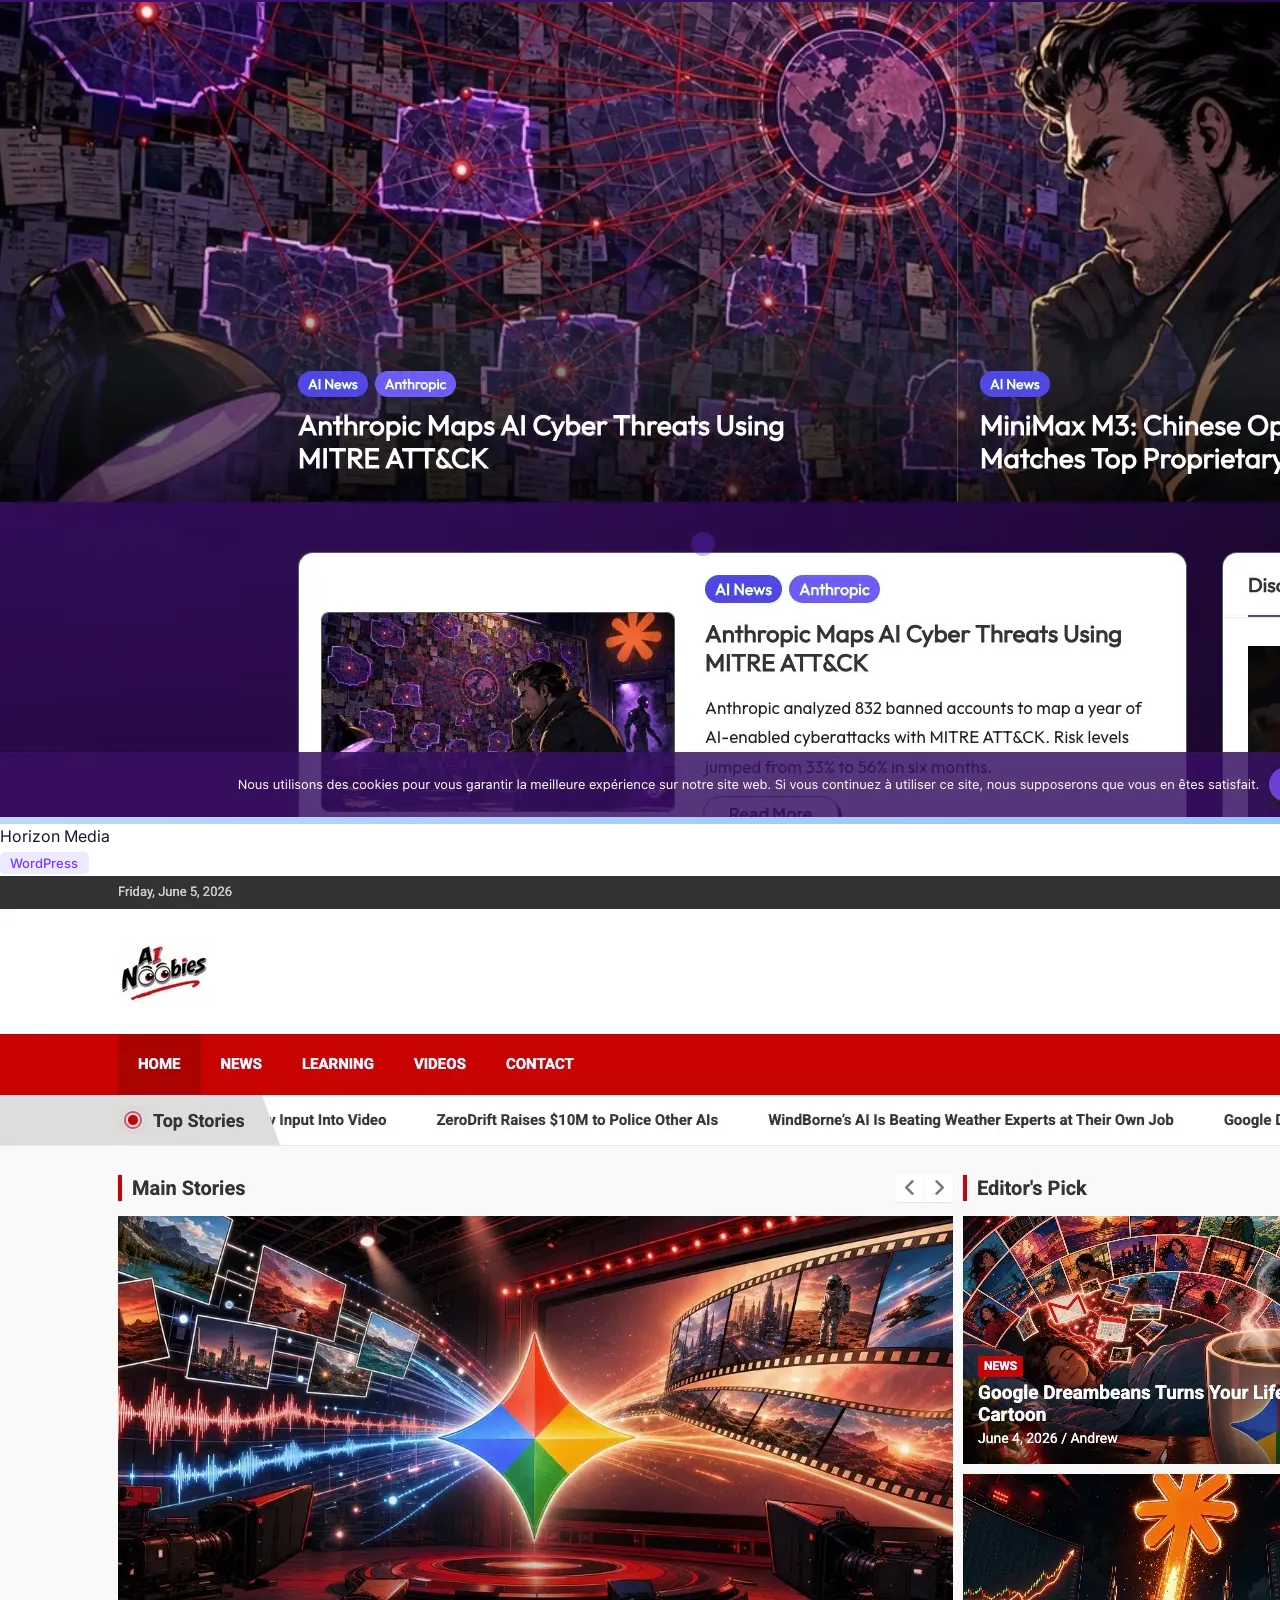
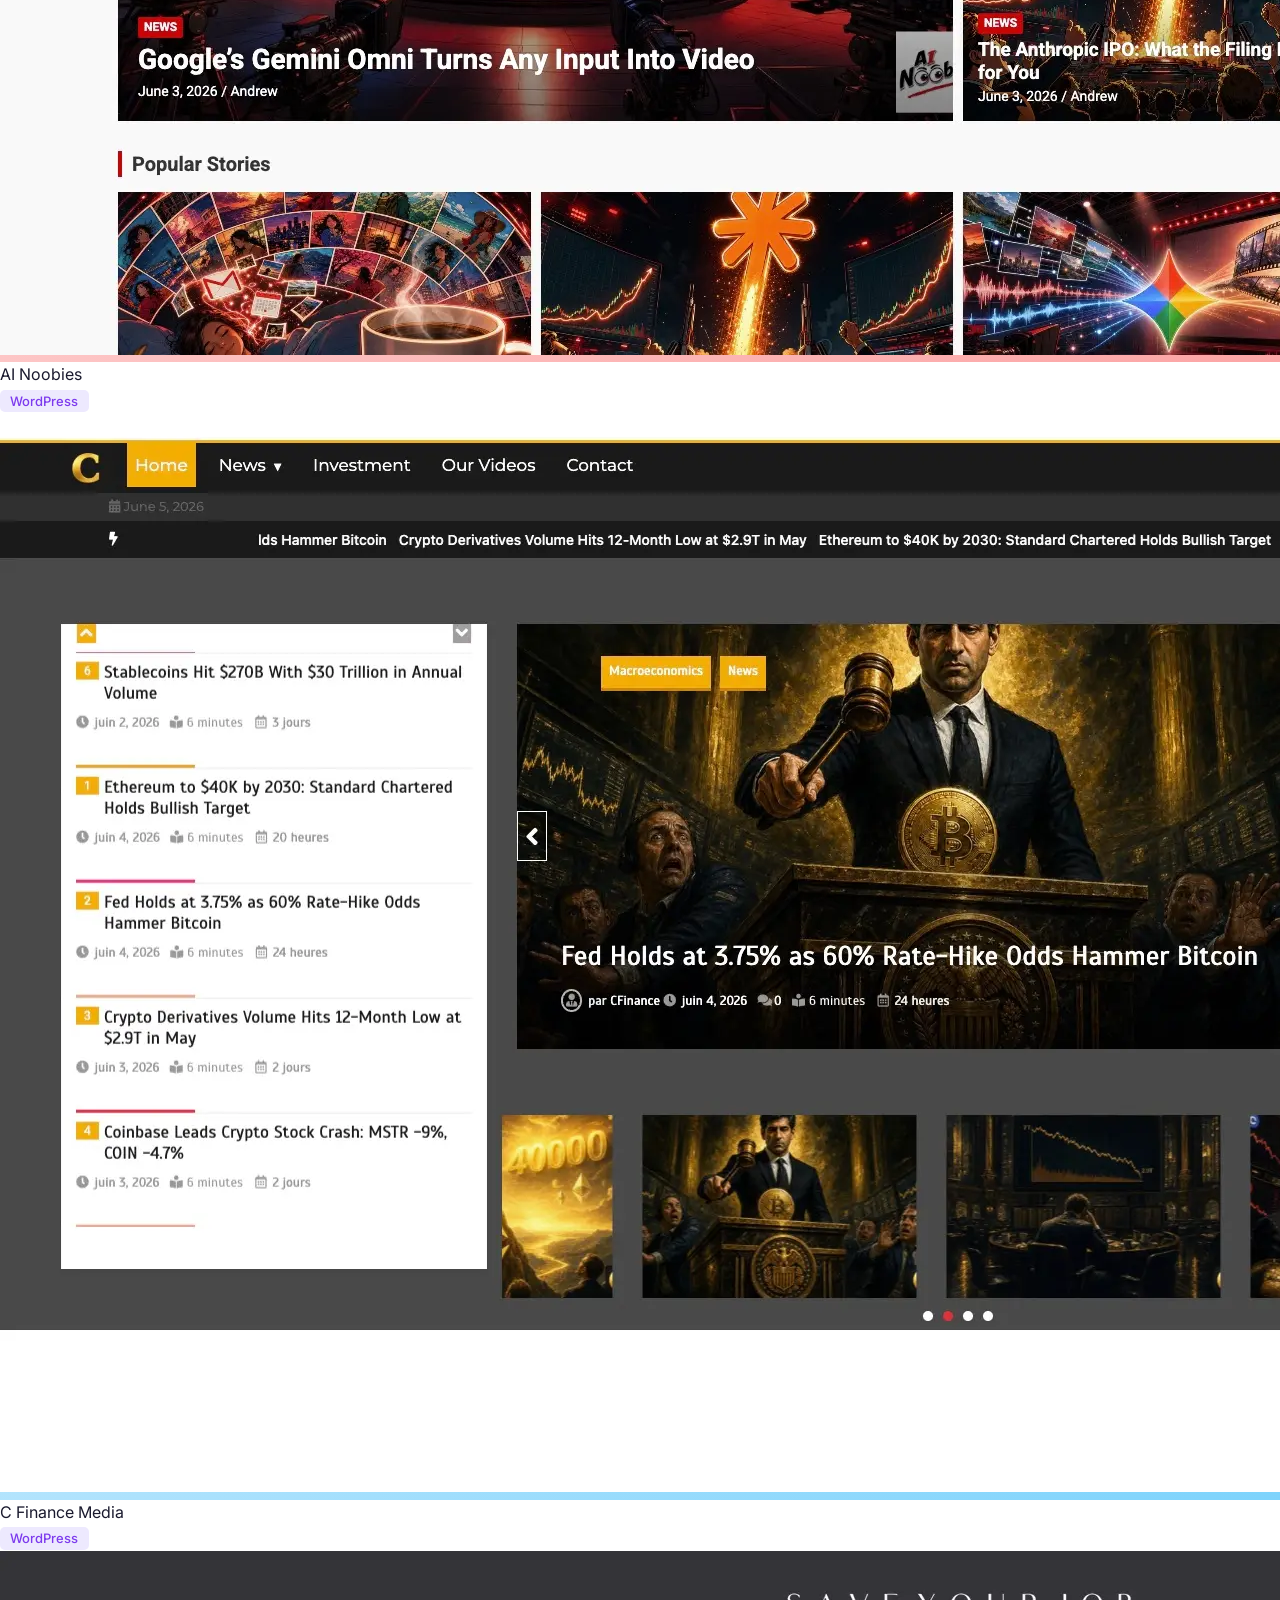
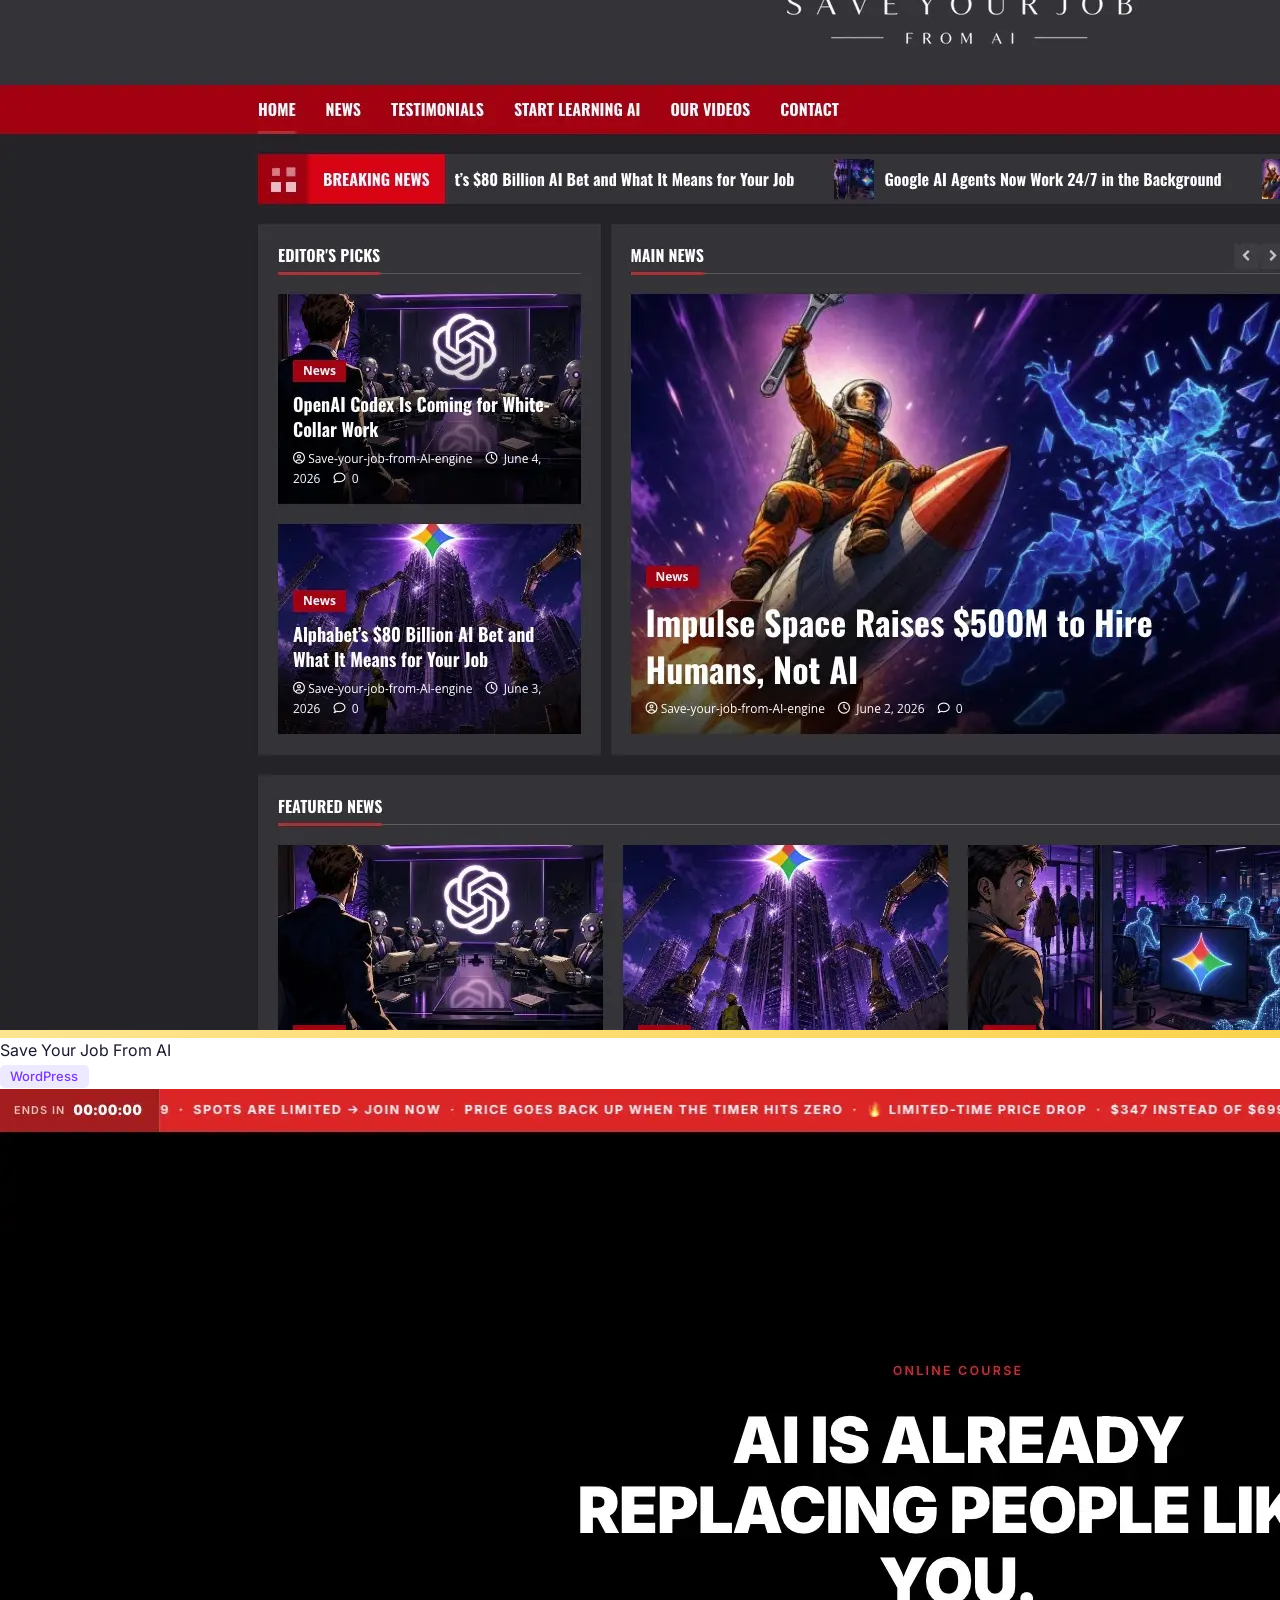
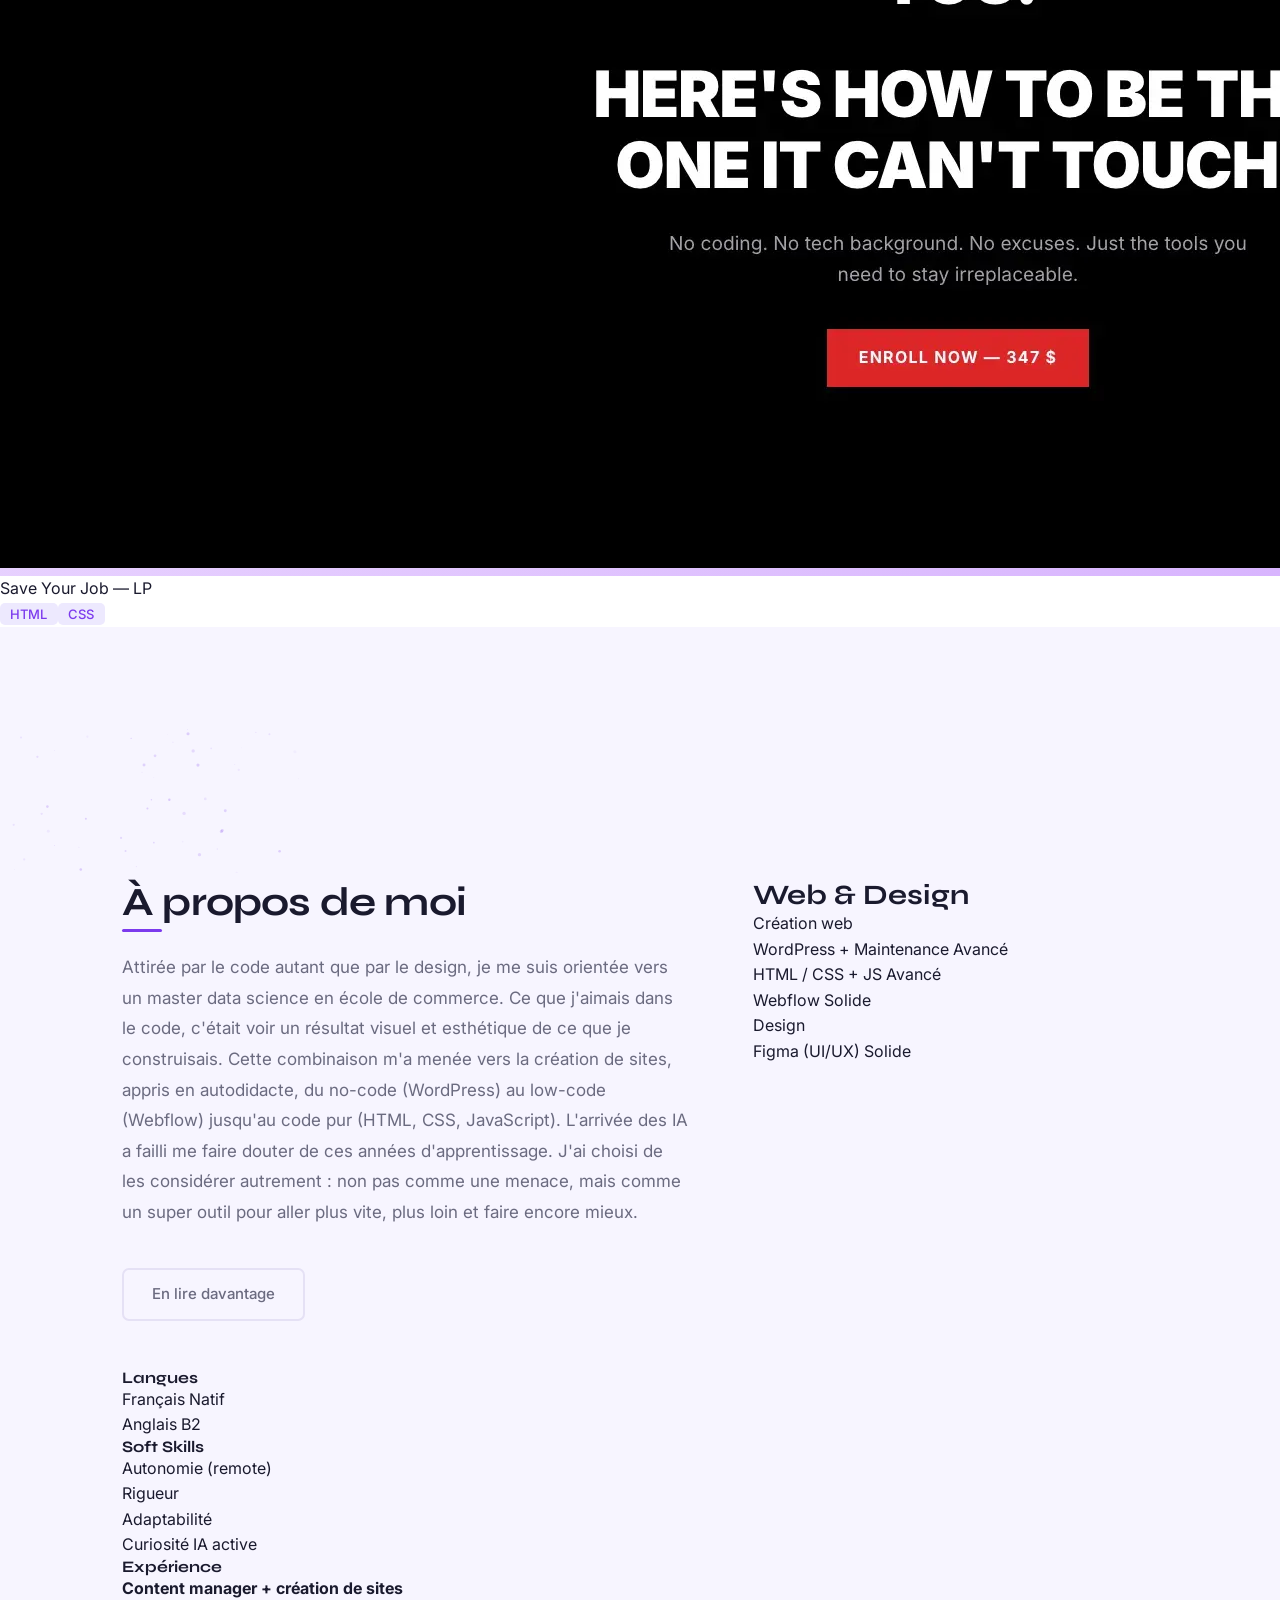
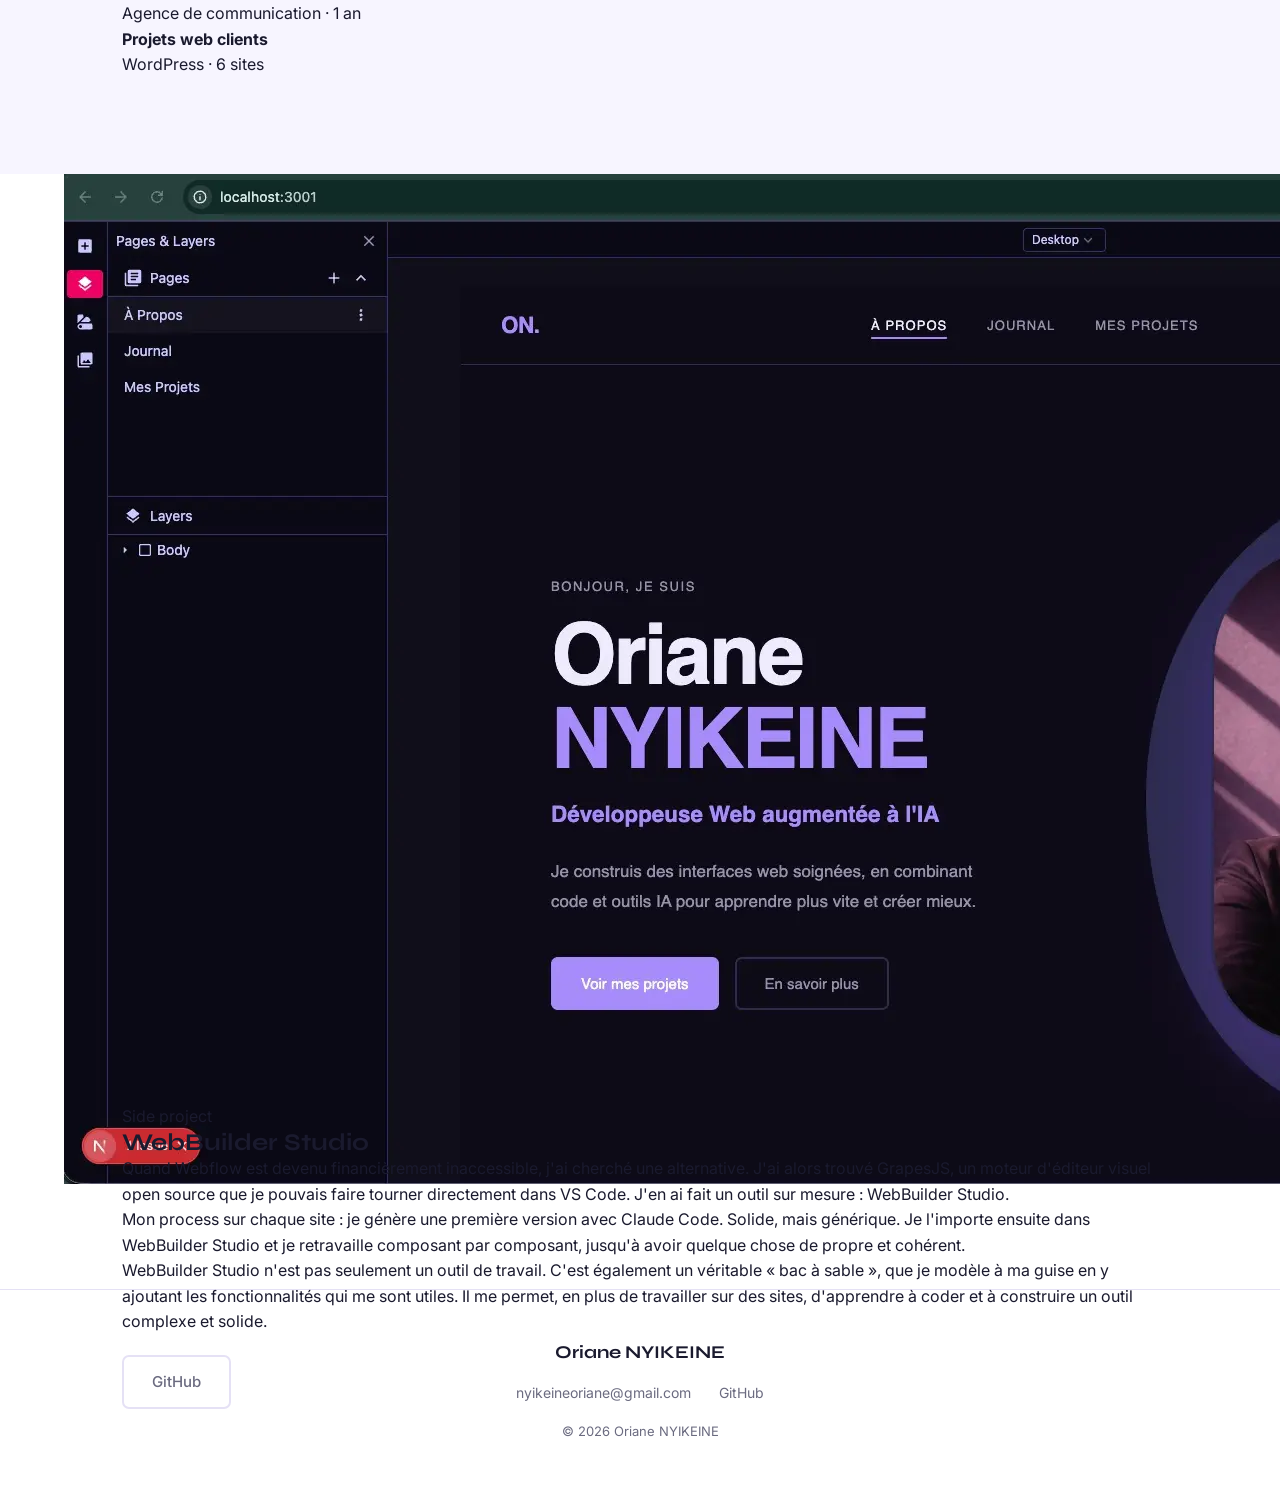
==== commit 9dc1f3e8: "Remplacer les images JPEG par WebP pour optimiser les performances Co-Authored-By: Claude Sonnet 4.6" ====
--- a/index.html
+++ b/index.html
@@ -78,7 +78,7 @@
     <div class="hero-visual">
       <div class="hero-blob"></div>
       <div class="hero-photo-frame">
-        <img src="photo.jpeg" alt="Oriane NYIKEINE" class="hero-photo">
+        <img src="photo.webp" alt="Oriane NYIKEINE" class="hero-photo">
       </div>
     </div>
   </section>
@@ -90,7 +90,7 @@
 
         <a href="work.html#les-rh-au-naturel" class="hscroll-card">
           <div class="hscroll-img" style="background:linear-gradient(135deg,#d1fae5,#6ee7b7)">
-            <img src="thumb-rh.jpeg" alt="Les RH au naturel" onerror="this.style.display='none'">
+            <img src="thumb-rh.webp" alt="Les RH au naturel" onerror="this.style.display='none'">
           </div>
           <div class="hscroll-label">
             <p>Les RH au naturel</p>
@@ -100,7 +100,7 @@
 
         <a href="work.html#horizon-media" class="hscroll-card">
           <div class="hscroll-img" style="background:linear-gradient(135deg,#dbeafe,#93c5fd)">
-            <img src="thumb-horizon.jpeg" alt="Horizon Media" onerror="this.style.display='none'">
+            <img src="thumb-horizon.webp" alt="Horizon Media" onerror="this.style.display='none'">
           </div>
           <div class="hscroll-label">
             <p>Horizon Media</p>
@@ -110,7 +110,7 @@
 
         <a href="work.html#ai-noobies" class="hscroll-card">
           <div class="hscroll-img" style="background:linear-gradient(135deg,#fee2e2,#fca5a5)">
-            <img src="thumb-noobies.jpeg" alt="AI Noobies" onerror="this.style.display='none'">
+            <img src="thumb-noobies.webp" alt="AI Noobies" onerror="this.style.display='none'">
           </div>
           <div class="hscroll-label">
             <p>AI Noobies</p>
@@ -120,7 +120,7 @@
 
         <a href="work.html#cfinance" class="hscroll-card">
           <div class="hscroll-img" style="background:linear-gradient(135deg,#e0f2fe,#7dd3fc)">
-            <img src="thumb-cfinance.jpeg" alt="C Finance Media" onerror="this.style.display='none'">
+            <img src="thumb-cfinance.webp" alt="C Finance Media" onerror="this.style.display='none'">
           </div>
           <div class="hscroll-label">
             <p>C Finance Media</p>
@@ -130,7 +130,7 @@
 
         <a href="work.html#save-your-job" class="hscroll-card">
           <div class="hscroll-img" style="background:linear-gradient(135deg,#fef3c7,#fcd34d)">
-            <img src="thumb-syjai.jpeg" alt="Save Your Job From AI" onerror="this.style.display='none'">
+            <img src="thumb-syjai.webp" alt="Save Your Job From AI" onerror="this.style.display='none'">
           </div>
           <div class="hscroll-label">
             <p>Save Your Job From AI</p>
@@ -140,7 +140,7 @@
 
         <a href="work.html#landing-page" class="hscroll-card">
           <div class="hscroll-img" style="background:linear-gradient(135deg,#f3e8ff,#d8b4fe)">
-            <img src="thumb-landing.jpeg" alt="Save Your Job Landing Page" onerror="this.style.display='none'">
+            <img src="thumb-landing.webp" alt="Save Your Job Landing Page" onerror="this.style.display='none'">
           </div>
           <div class="hscroll-label">
             <p>Save Your Job — LP</p>
@@ -270,7 +270,7 @@
       <div class="container" style="width:100%;max-width:none;padding:0">
 
         <div class="wbs-visual" id="wbsVisual">
-          <img src="webbuilder-screenshot.jpeg" alt="WebBuilder Studio" class="wbs-screenshot" id="wbsImg">
+          <img src="webbuilder-screenshot.webp" alt="WebBuilder Studio" class="wbs-screenshot" id="wbsImg">
         </div>
 
         <div class="wbs-text" id="wbsText">
